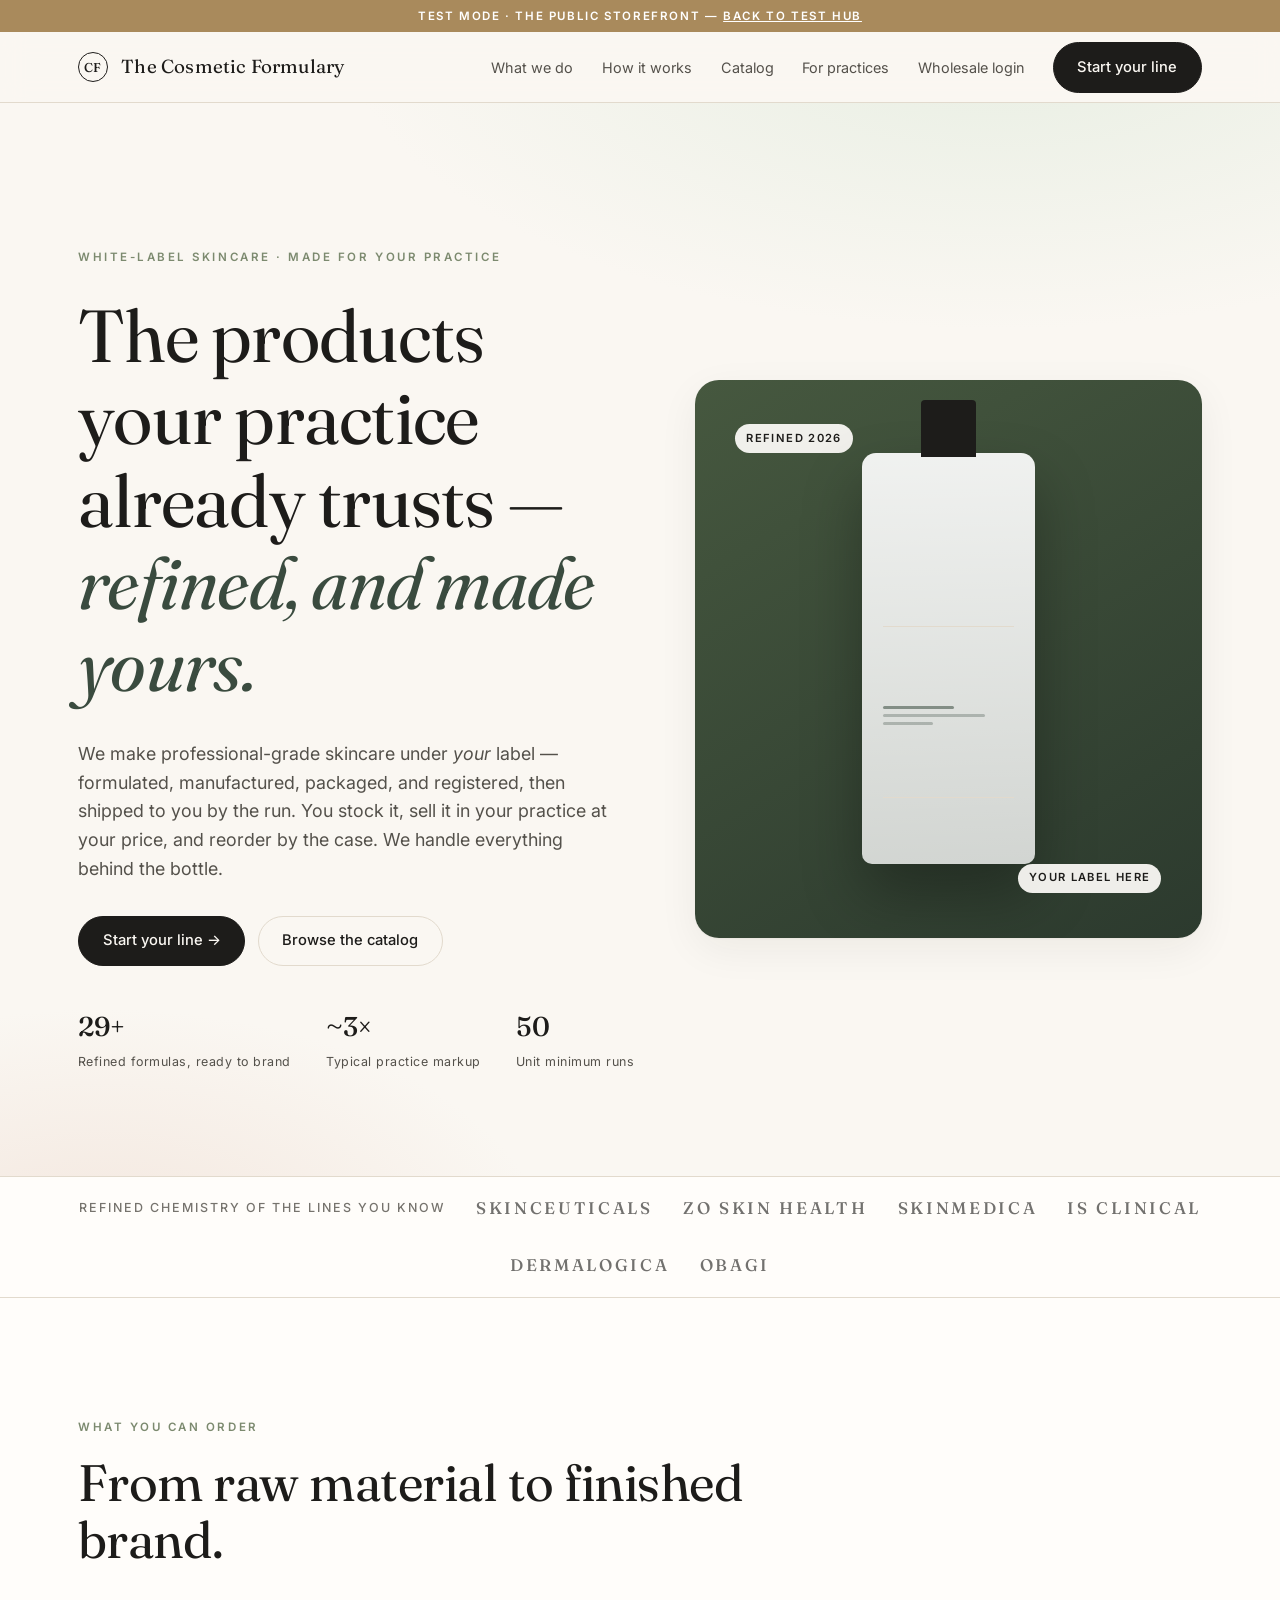
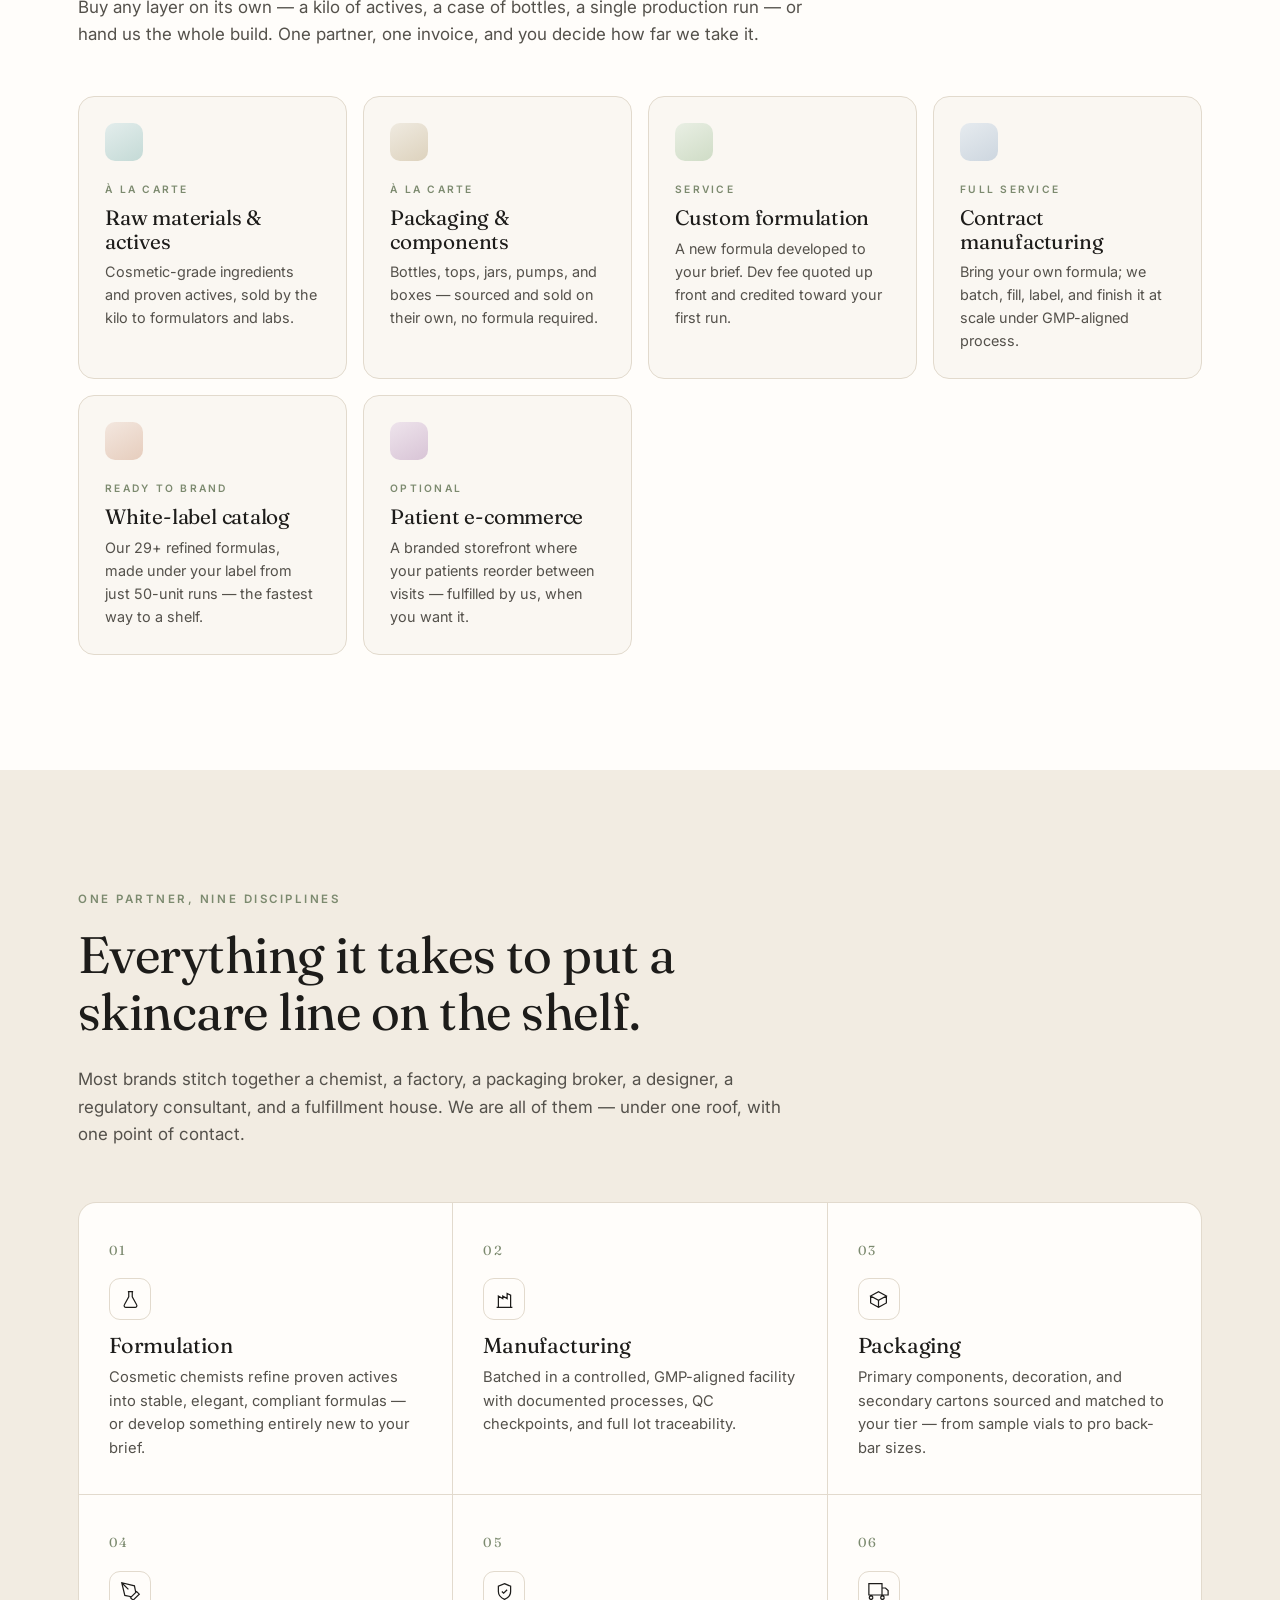
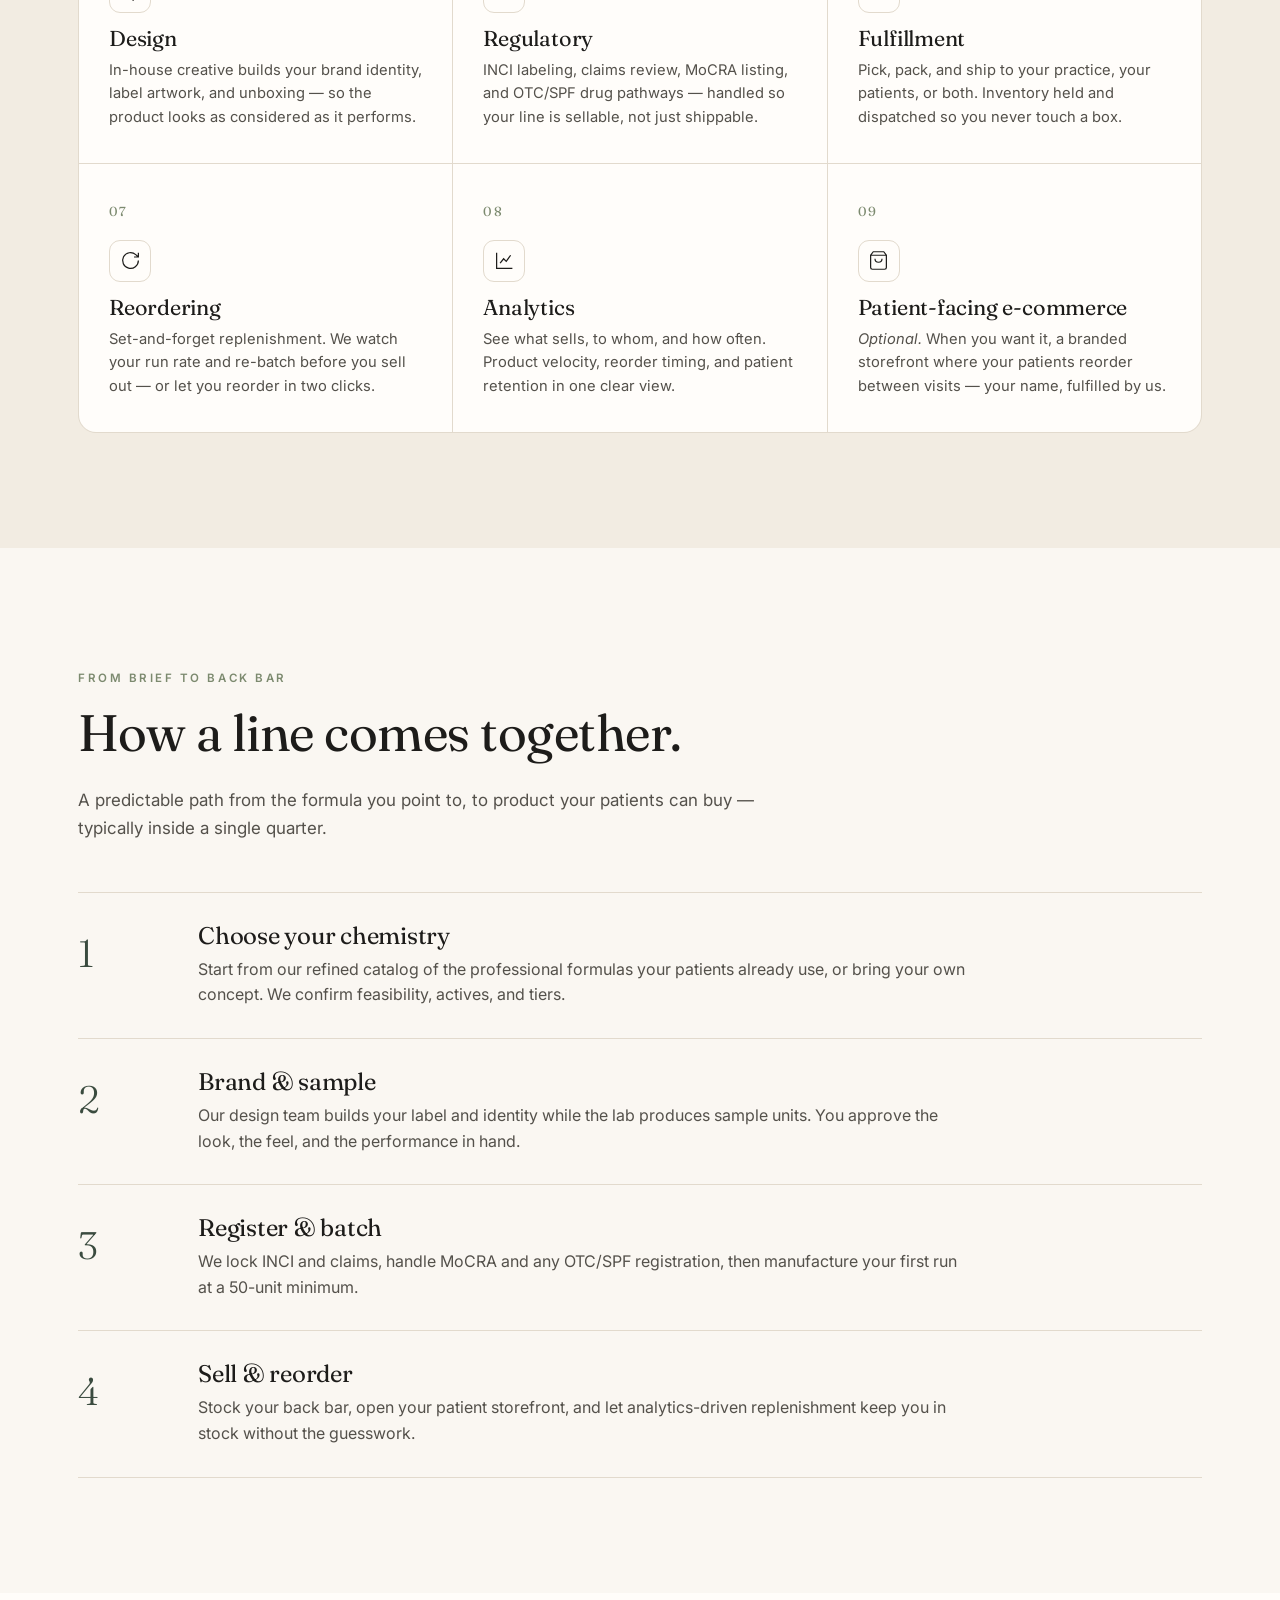
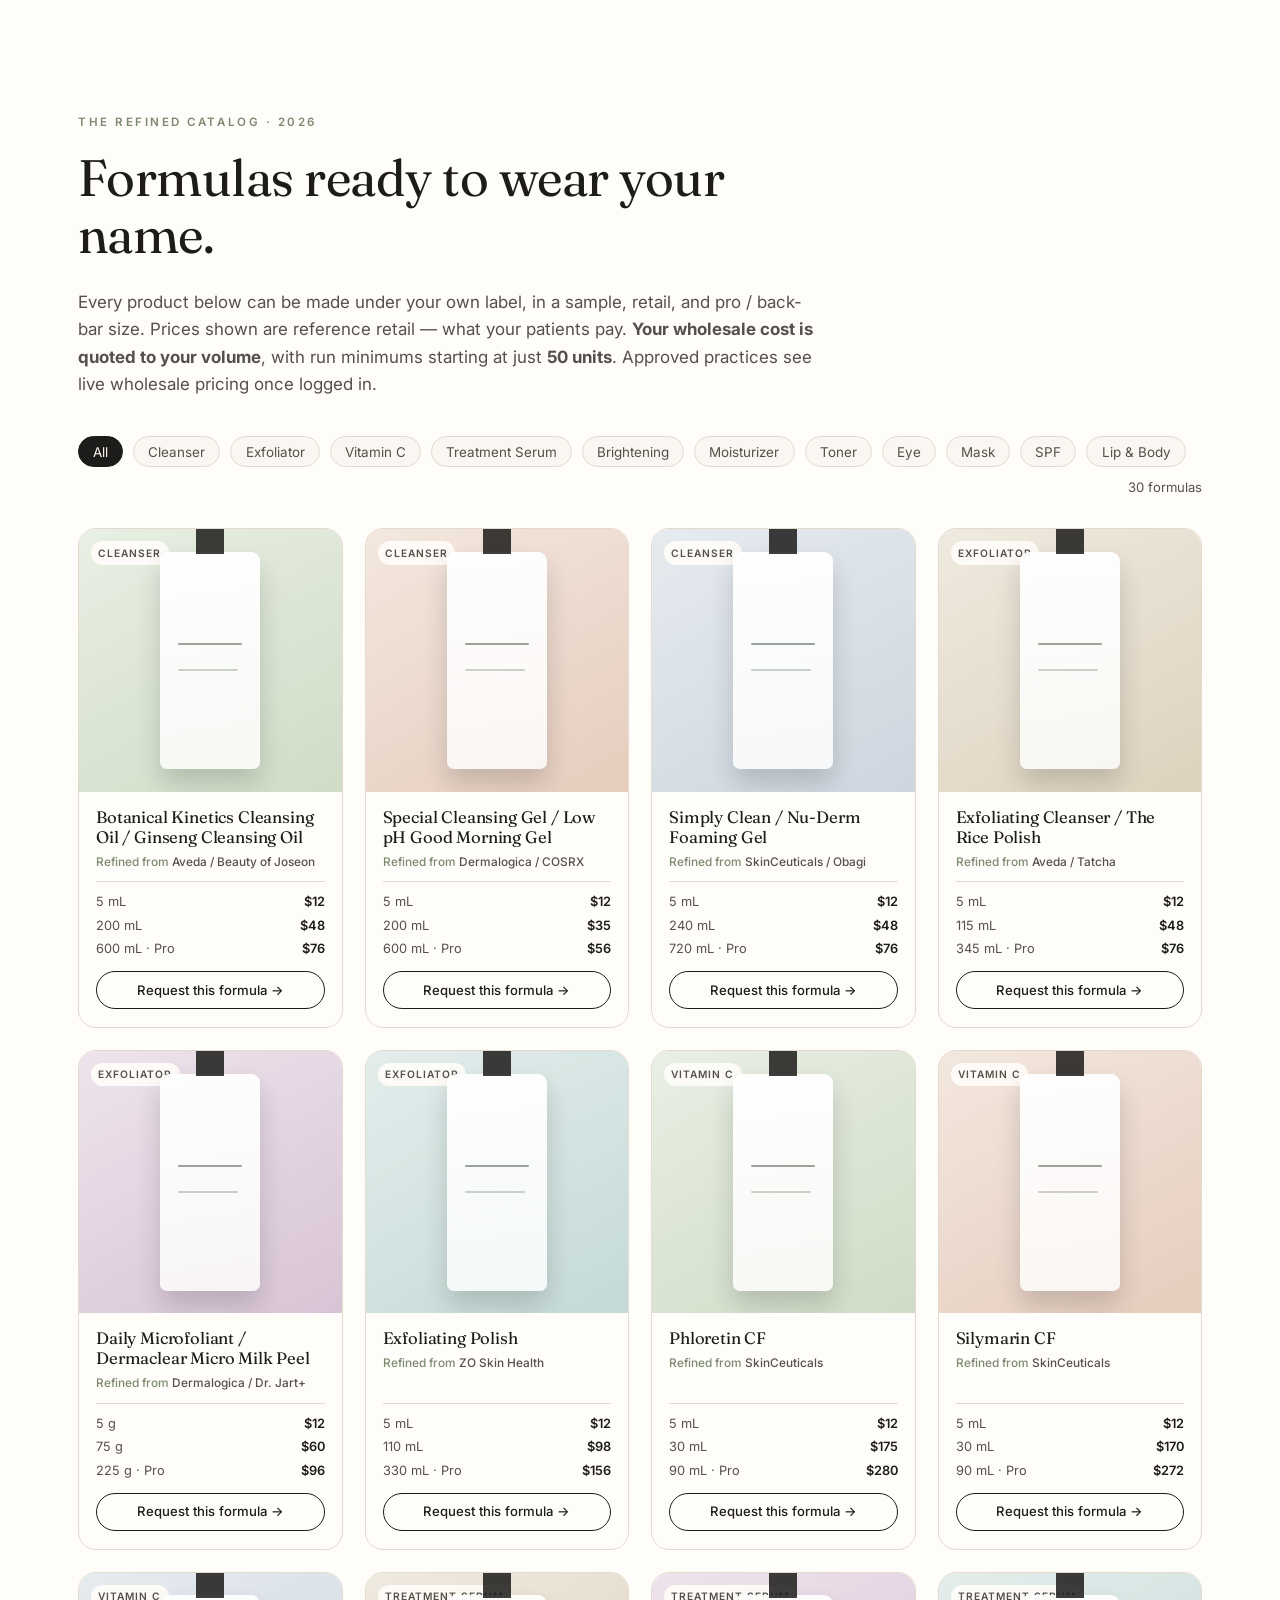
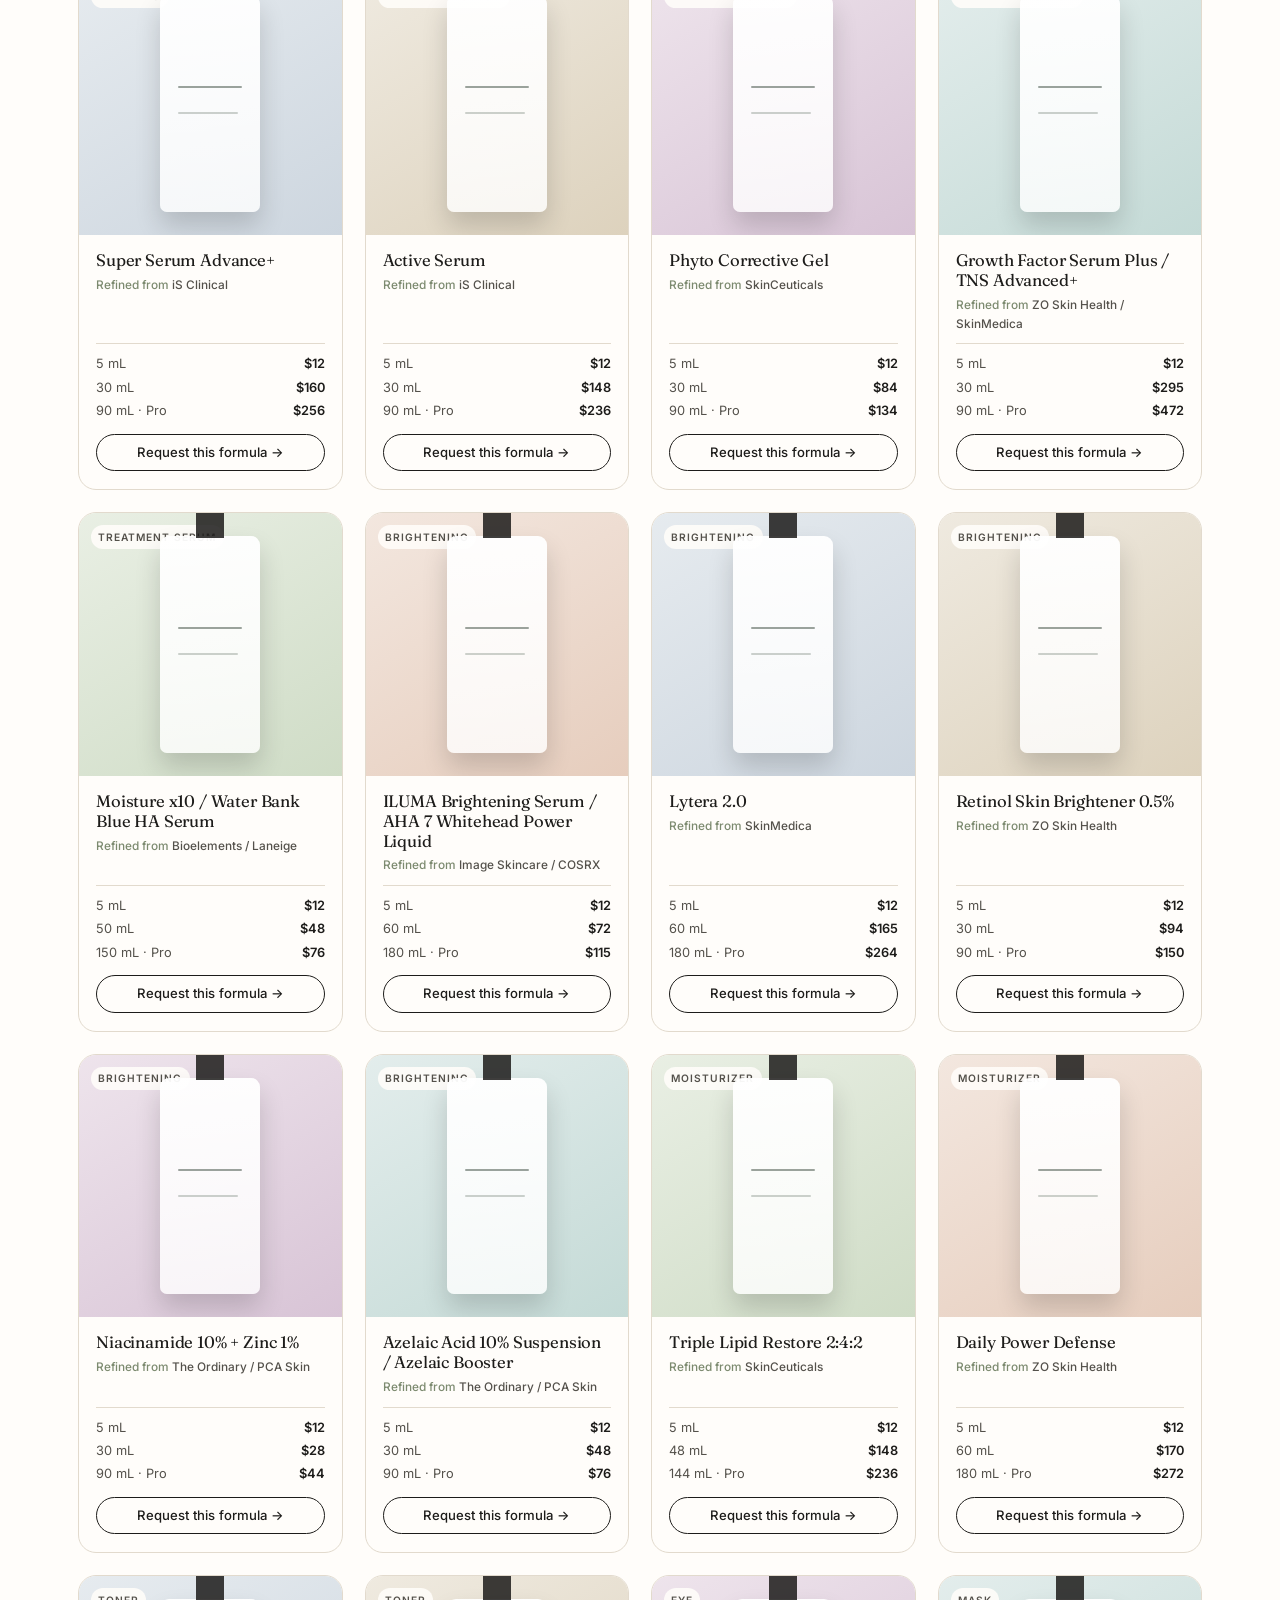
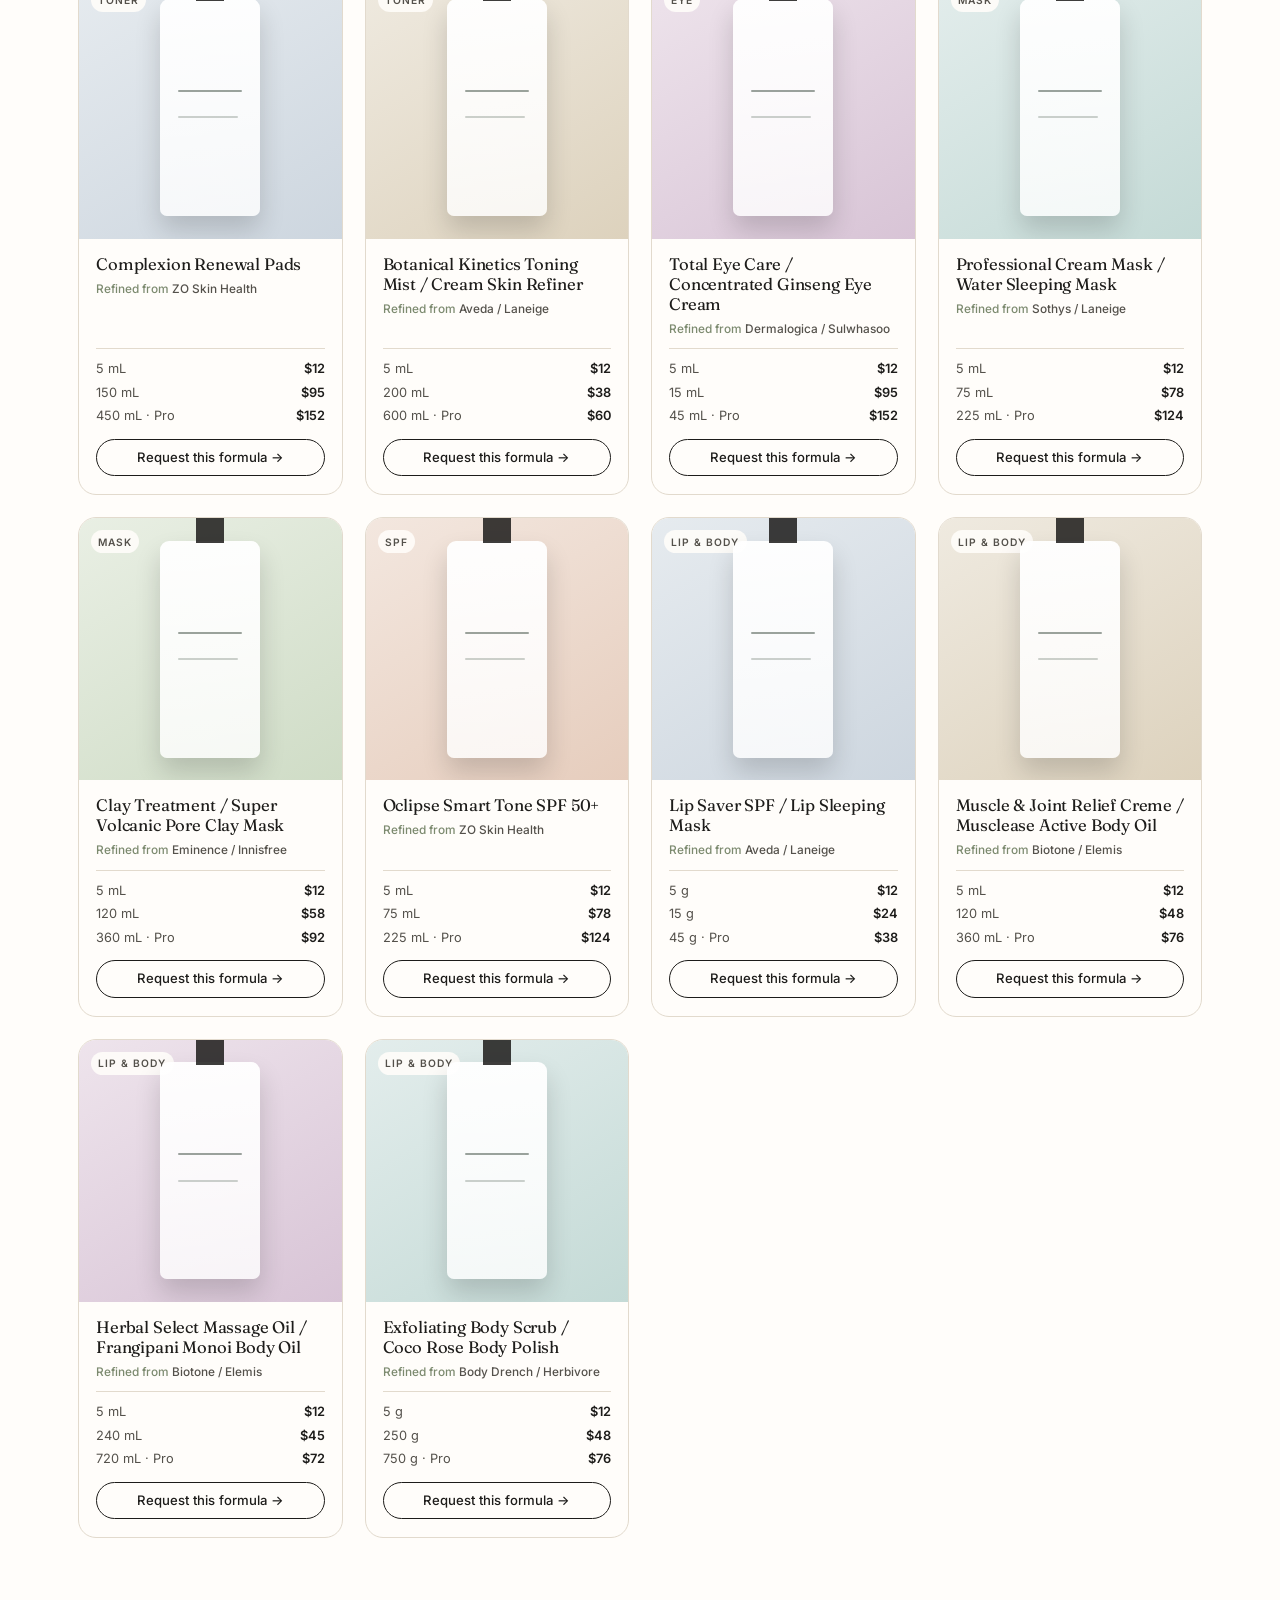
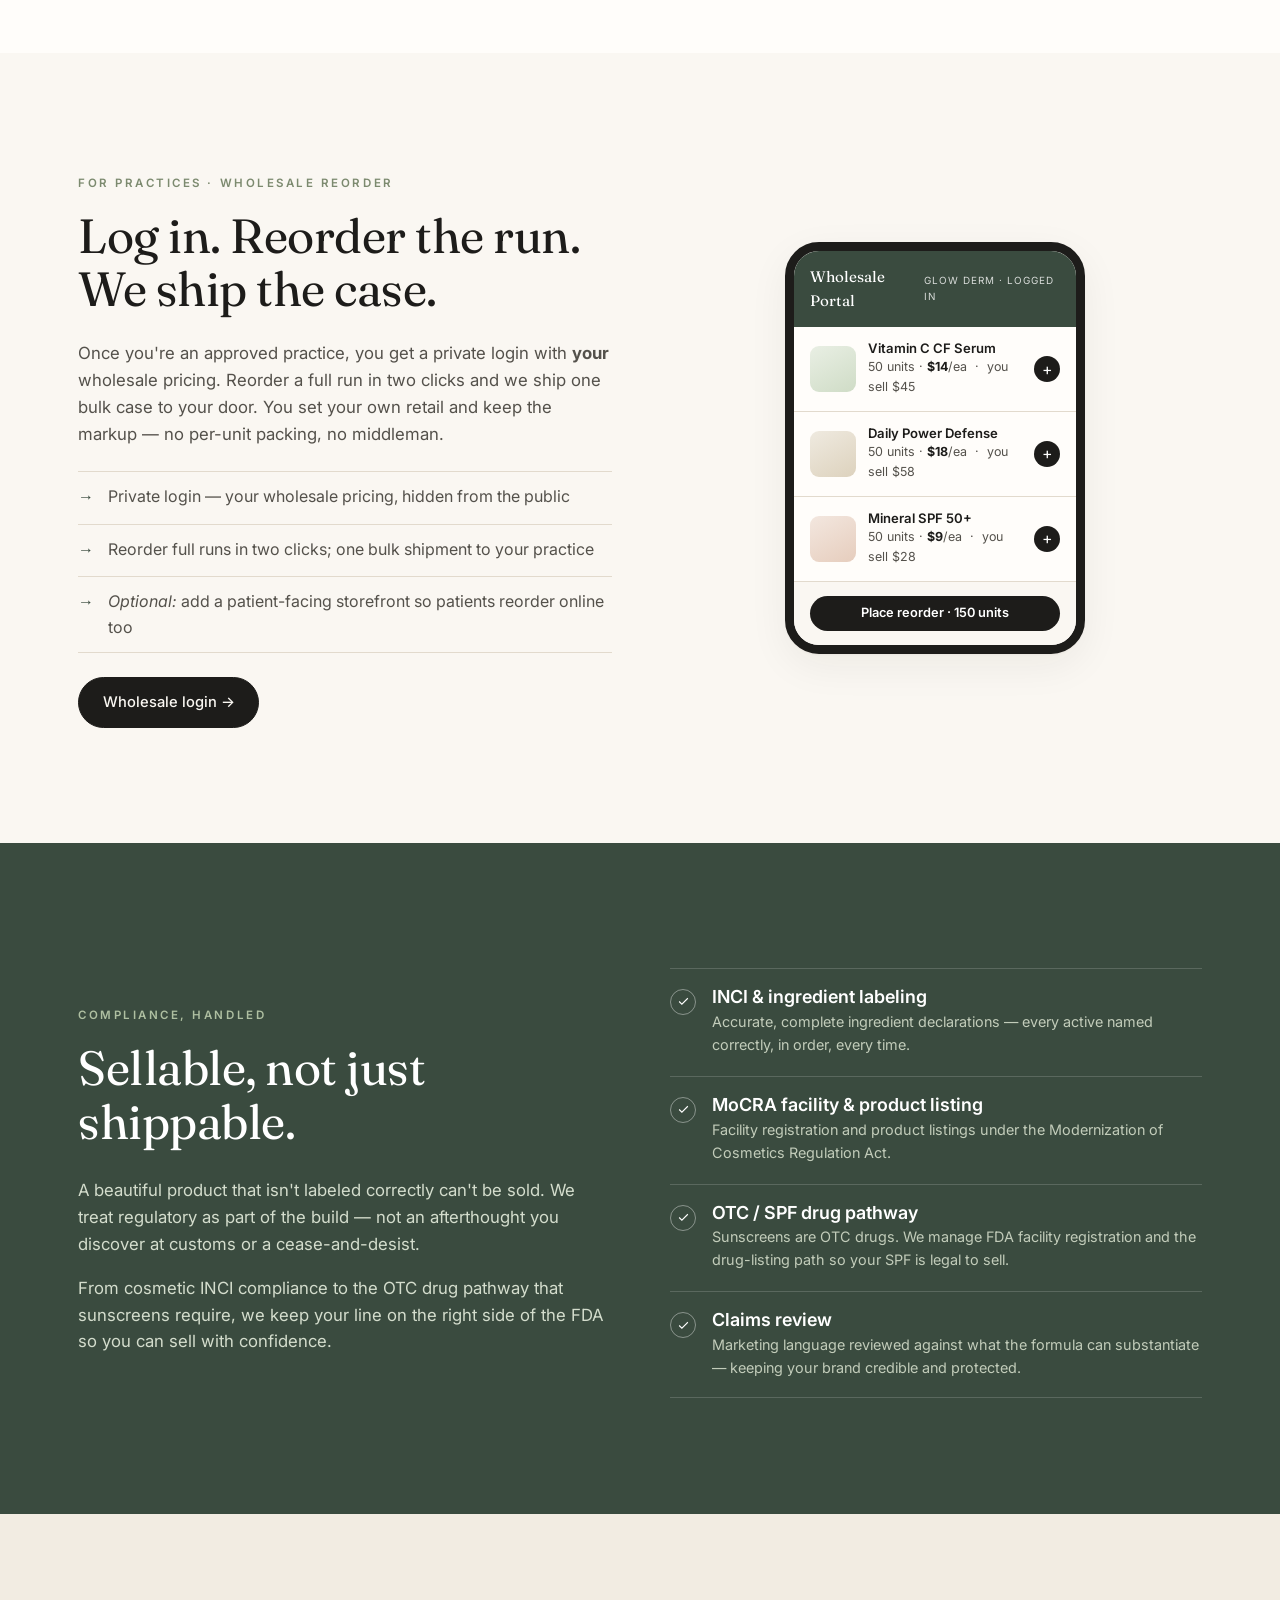
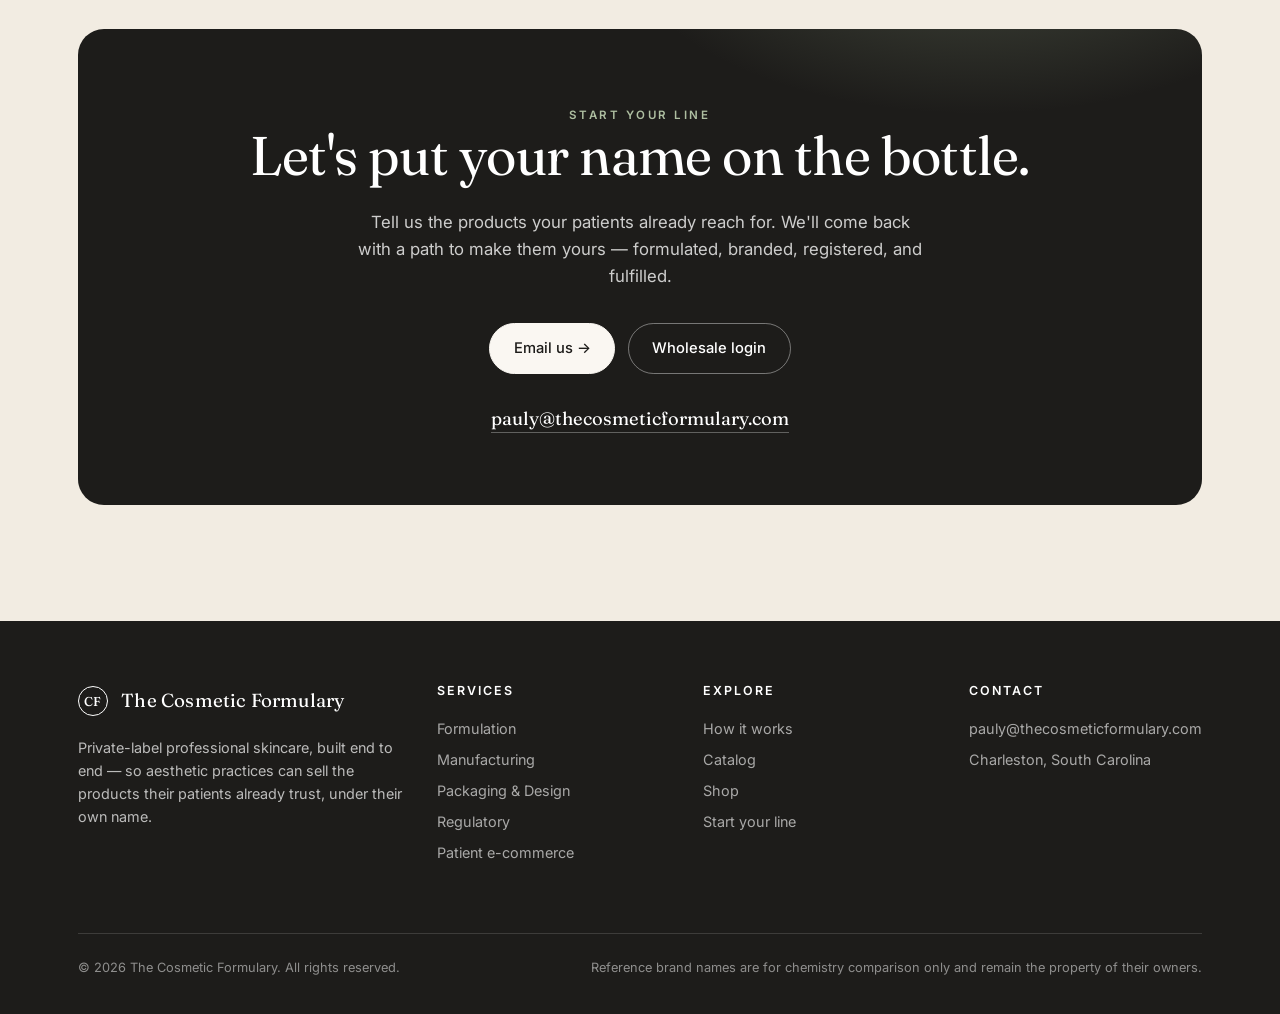
==== index.html @ 54e13430 "TCF system preview (test mode): storefront, portal, back office" ====
<!DOCTYPE html>
<html lang="en">
<head>
<meta charset="UTF-8" />
<meta name="viewport" content="width=device-width, initial-scale=1.0" />
<title>The Cosmetic Formulary — Your Private-Label Skincare, End to End</title>
<meta name="description" content="The Cosmetic Formulary builds, manufactures, and fulfills private-label professional skincare for aesthetic practices — formulation, manufacturing, packaging, design, regulatory, fulfillment, reordering, analytics, and patient-facing e-commerce." />
<link rel="preconnect" href="https://fonts.googleapis.com" />
<link rel="preconnect" href="https://fonts.gstatic.com" crossorigin />
<link href="https://fonts.googleapis.com/css2?family=Fraunces:opsz,wght@9..144,300;9..144,400;9..144,500;9..144,600&family=Inter:wght@300;400;500;600&display=swap" rel="stylesheet" />
<style>
  :root{
    --bg:#faf7f2;
    --bg-2:#f2ece2;
    --ink:#1d1c1a;
    --ink-soft:#54514b;
    --line:#e2dacd;
    --paper:#fffdfa;
    --accent:#3a4b3f;      /* botanical clinical green */
    --accent-2:#7c8a6f;
    --blush:#c9a896;
    --gold:#a98a5c;
    --radius:18px;
    --shadow:0 1px 2px rgba(40,35,25,.04), 0 12px 40px rgba(40,35,25,.06);
    --maxw:1180px;
  }
  *{box-sizing:border-box;margin:0;padding:0}
  html{scroll-behavior:smooth}
  body{
    font-family:'Inter',system-ui,-apple-system,Segoe UI,sans-serif;
    color:var(--ink);background:var(--bg);line-height:1.6;
    -webkit-font-smoothing:antialiased;
  }
  h1,h2,h3,h4{font-family:'Fraunces','Times New Roman',serif;font-weight:400;line-height:1.12;letter-spacing:-.01em}
  a{color:inherit;text-decoration:none}
  .wrap{max-width:var(--maxw);margin:0 auto;padding:0 28px}
  .eyebrow{font-family:'Inter';font-size:.72rem;letter-spacing:.22em;text-transform:uppercase;color:var(--accent-2);font-weight:600}
  .btn{display:inline-flex;align-items:center;gap:.5em;padding:.85em 1.6em;border-radius:100px;font-size:.92rem;font-weight:500;
    border:1px solid var(--ink);background:var(--ink);color:var(--bg);transition:.25s;cursor:pointer}
  .btn:hover{background:transparent;color:var(--ink)}
  .btn.ghost{background:transparent;color:var(--ink);border-color:var(--line)}
  .btn.ghost:hover{border-color:var(--ink)}
  .btn.light{background:var(--bg);color:var(--ink);border-color:var(--bg)}
  .btn.light:hover{background:transparent;color:var(--bg);border-color:var(--bg)}

  /* NAV */
  nav{position:sticky;top:0;z-index:50;background:rgba(250,247,242,.82);backdrop-filter:blur(12px);border-bottom:1px solid var(--line)}
  nav .wrap{display:flex;align-items:center;justify-content:space-between;height:70px}
  .brand{display:flex;align-items:center;gap:.7em;font-family:'Fraunces';font-size:1.18rem;letter-spacing:.01em}
  .brand .mark{width:30px;height:30px;border-radius:50%;border:1.5px solid var(--ink);display:grid;place-items:center;font-size:.8rem;font-weight:500}
  .navlinks{display:flex;gap:2em;align-items:center;font-size:.9rem;color:var(--ink-soft)}
  .navlinks a:hover{color:var(--ink)}
  .navlinks .btn{color:var(--bg)}
  .menu-toggle{display:none;background:none;border:none;font-size:1.5rem;cursor:pointer}
  @media(max-width:860px){.navlinks{display:none}.menu-toggle{display:block}}

  /* HERO */
  .hero{position:relative;overflow:hidden;padding:clamp(70px,11vw,140px) 0 clamp(60px,8vw,110px)}
  .hero::before{content:"";position:absolute;inset:0;background:
    radial-gradient(1100px 520px at 78% -8%, #e7eee2 0%, transparent 60%),
    radial-gradient(820px 460px at 8% 108%, #f3e6dd 0%, transparent 55%);z-index:0}
  .hero .wrap{position:relative;z-index:1;display:grid;grid-template-columns:1.05fr .95fr;gap:56px;align-items:center}
  .hero h1{font-size:clamp(2.6rem,6vw,4.6rem);margin:.35em 0 .45em}
  .hero h1 em{font-style:italic;color:var(--accent)}
  .hero p.lead{font-size:1.12rem;color:var(--ink-soft);max-width:30em;margin-bottom:1.8em}
  .hero-cta{display:flex;gap:.8em;flex-wrap:wrap}
  .hero-meta{margin-top:2.4em;display:flex;gap:2.2em;flex-wrap:wrap}
  .hero-meta div{}
  .hero-meta b{font-family:'Fraunces';font-size:1.7rem;font-weight:500;display:block}
  .hero-meta span{font-size:.78rem;color:var(--ink-soft);letter-spacing:.04em}
  /* hero visual */
  .hero-art{position:relative;aspect-ratio:4/4.4;border-radius:24px;background:linear-gradient(150deg,#46583f,#2c3a2e);box-shadow:var(--shadow);overflow:hidden;display:grid;place-items:center}
  .hero-art .bottle{width:34%;aspect-ratio:.42;border-radius:14px 14px 10px 10px;background:linear-gradient(180deg,rgba(255,255,255,.92),rgba(255,255,255,.78));position:relative;box-shadow:0 30px 60px rgba(0,0,0,.3)}
  .hero-art .bottle::before{content:"";position:absolute;top:-13%;left:34%;width:32%;height:14%;background:#1d1c1a;border-radius:4px 4px 0 0}
  .hero-art .bottle .lbl{position:absolute;inset:auto 12% 16% 12%;height:42%;border-top:1px solid var(--line);border-bottom:1px solid var(--line);display:flex;flex-direction:column;justify-content:center;gap:5px;padding-top:8px}
  .hero-art .bottle .lbl i{display:block;height:3px;border-radius:2px;background:var(--accent);opacity:.55}
  .hero-art .bottle .lbl i:nth-child(1){width:54%}
  .hero-art .bottle .lbl i:nth-child(2){width:78%;opacity:.3}
  .hero-art .bottle .lbl i:nth-child(3){width:38%;opacity:.3}
  .hero-art .tagchip{position:absolute;top:8%;left:8%;background:rgba(255,253,250,.92);color:var(--ink);font-size:.7rem;letter-spacing:.12em;text-transform:uppercase;padding:.5em 1em;border-radius:100px;font-weight:600}
  .hero-art .tagchip.b{top:auto;left:auto;bottom:8%;right:8%}
  @media(max-width:860px){.hero .wrap{grid-template-columns:1fr;gap:40px}.hero-art{max-width:360px;margin:0 auto}}

  /* MARQUEE / trusted */
  .trusted{border-top:1px solid var(--line);border-bottom:1px solid var(--line);background:var(--paper)}
  .trusted .wrap{display:flex;align-items:center;gap:30px;padding:18px 28px;flex-wrap:wrap;justify-content:center}
  .trusted span{font-size:.78rem;letter-spacing:.16em;text-transform:uppercase;color:var(--ink-soft);font-weight:500;opacity:.8}
  .trusted .ref{font-family:'Fraunces';font-size:1.05rem;color:var(--ink);opacity:.62}

  /* SECTION */
  section{padding:clamp(64px,9vw,118px) 0}
  .sec-head{max-width:46em}
  .sec-head h2{font-size:clamp(2rem,4.4vw,3.2rem);margin:.3em 0 .5em}
  .sec-head p{color:var(--ink-soft);font-size:1.06rem}
  .center{margin-left:auto;margin-right:auto;text-align:center}

  /* SERVICES GRID */
  #services{background:var(--bg-2)}
  .svc-grid{display:grid;grid-template-columns:repeat(3,1fr);gap:1px;background:var(--line);border:1px solid var(--line);border-radius:var(--radius);overflow:hidden;margin-top:54px}
  @media(max-width:880px){.svc-grid{grid-template-columns:repeat(2,1fr)}}
  @media(max-width:560px){.svc-grid{grid-template-columns:1fr}}
  .svc{background:var(--paper);padding:34px 30px;min-height:218px;transition:.3s;position:relative}
  .svc:hover{background:var(--accent);color:var(--bg)}
  .svc:hover .svc-num,.svc:hover p{color:rgba(255,255,255,.78)}
  .svc:hover .svc-ico{border-color:rgba(255,255,255,.4)}
  .svc-num{font-family:'Fraunces';font-size:.82rem;color:var(--accent-2);letter-spacing:.1em}
  .svc-ico{width:42px;height:42px;border:1px solid var(--line);border-radius:11px;display:grid;place-items:center;margin:16px 0 14px}
  .svc-ico svg{width:21px;height:21px}
  .svc h3{font-size:1.35rem;margin-bottom:.35em}
  .svc p{font-size:.92rem;color:var(--ink-soft)}

  /* PROCESS */
  .steps{counter-reset:s;margin-top:50px;display:grid;gap:0}
  .step{display:grid;grid-template-columns:90px 1fr;gap:30px;padding:30px 0;border-top:1px solid var(--line);align-items:start}
  .step:last-child{border-bottom:1px solid var(--line)}
  .step .n{font-family:'Fraunces';font-size:2.4rem;color:var(--accent);font-weight:300}
  .step h3{font-size:1.5rem;margin-bottom:.3em}
  .step p{color:var(--ink-soft);max-width:48em}
  @media(max-width:600px){.step{grid-template-columns:54px 1fr;gap:18px}.step .n{font-size:1.7rem}}

  /* CATALOG */
  #catalog{background:var(--paper)}
  .cat-controls{display:flex;gap:10px;flex-wrap:wrap;margin:38px 0 30px;align-items:center}
  .chip{border:1px solid var(--line);background:var(--bg);color:var(--ink-soft);padding:.5em 1.05em;border-radius:100px;font-size:.84rem;cursor:pointer;transition:.2s;font-family:inherit}
  .chip:hover{border-color:var(--ink);color:var(--ink)}
  .chip.active{background:var(--ink);color:var(--bg);border-color:var(--ink)}
  .cat-count{margin-left:auto;font-size:.82rem;color:var(--ink-soft)}
  .grid{display:grid;grid-template-columns:repeat(4,1fr);gap:22px}
  @media(max-width:1000px){.grid{grid-template-columns:repeat(3,1fr)}}
  @media(max-width:760px){.grid{grid-template-columns:repeat(2,1fr)}}
  @media(max-width:440px){.grid{grid-template-columns:1fr}}
  .card{border:1px solid var(--line);border-radius:var(--radius);overflow:hidden;background:var(--paper);display:flex;flex-direction:column;transition:.25s}
  .card:hover{box-shadow:var(--shadow);transform:translateY(-3px)}
  .card .ph{aspect-ratio:1/1;position:relative;display:grid;place-items:center;overflow:hidden}
  .card .ph .b2{width:38%;aspect-ratio:.46;border-radius:9px 9px 7px 7px;background:linear-gradient(180deg,rgba(255,255,255,.95),rgba(255,255,255,.8));box-shadow:0 14px 26px rgba(0,0,0,.16);position:relative}
  .card .ph .b2::before{content:"";position:absolute;top:-12%;left:36%;width:28%;height:13%;background:rgba(29,28,26,.85);border-radius:3px 3px 0 0}
  .card .ph .b2 i{position:absolute;left:18%;right:18%;top:42%;height:2px;border-radius:2px;background:var(--accent);opacity:.5}
  .card .ph .b2 i:nth-child(2){top:54%;width:60%;opacity:.25}
  .card .cat-tag{position:absolute;top:12px;left:12px;background:rgba(255,253,250,.9);font-size:.64rem;letter-spacing:.1em;text-transform:uppercase;padding:.35em .7em;border-radius:100px;font-weight:600;color:var(--ink-soft)}
  .card .body{padding:16px 17px 18px;display:flex;flex-direction:column;flex:1}
  .card h4{font-size:1.04rem;line-height:1.2;margin-bottom:.3em}
  .card .ref{font-size:.74rem;color:var(--accent-2);font-weight:500;margin-bottom:.8em}
  .card .ref b{color:var(--ink-soft);font-weight:500}
  .card .tiers{margin-top:auto;border-top:1px solid var(--line);padding-top:10px;display:flex;flex-direction:column;gap:3px;font-size:.8rem}
  .card .tiers .row{display:flex;justify-content:space-between;color:var(--ink-soft)}
  .card .tiers .row b{color:var(--ink);font-weight:600}
  .card .shopbtn{margin-top:12px;text-align:center;border:1px solid var(--ink);border-radius:100px;padding:.55em;font-size:.82rem;font-weight:500;transition:.2s}
  .card .shopbtn:hover{background:var(--ink);color:var(--bg)}

  /* color rotation for placeholders */
  .g0{background:linear-gradient(150deg,#e9efe4,#cfdcc6)} .g1{background:linear-gradient(150deg,#f3e7df,#e6cdbd)}
  .g2{background:linear-gradient(150deg,#e6ebef,#cdd6df)} .g3{background:linear-gradient(150deg,#efeae0,#ddd2bd)}
  .g4{background:linear-gradient(150deg,#eee4ec,#d8c4d6)} .g5{background:linear-gradient(150deg,#e3edec,#c4dad6)}

  /* COMPLIANCE / split */
  #regulatory{background:var(--accent);color:#eef1ea}
  #regulatory .eyebrow{color:#aebfa1}
  #regulatory .split{display:grid;grid-template-columns:1fr 1fr;gap:60px;align-items:center}
  #regulatory h2{font-size:clamp(2rem,4.2vw,3rem);margin:.3em 0 .6em;color:#fff}
  #regulatory p.lead{color:#d4ddcd;font-size:1.05rem}
  .reg-list{display:grid;gap:2px;margin-top:10px}
  .reg-item{display:flex;gap:16px;padding:18px 0;border-top:1px solid rgba(255,255,255,.16)}
  .reg-item:last-child{border-bottom:1px solid rgba(255,255,255,.16)}
  .reg-item .ck{flex:none;width:26px;height:26px;border-radius:50%;border:1px solid rgba(255,255,255,.4);display:grid;place-items:center;margin-top:2px}
  .reg-item .ck svg{width:13px;height:13px}
  .reg-item h4{color:#fff;font-size:1.12rem;margin-bottom:.15em;font-family:'Inter';font-weight:600;letter-spacing:0}
  .reg-item p{color:#c2ccba;font-size:.9rem}
  @media(max-width:820px){#regulatory .split{grid-template-columns:1fr;gap:36px}}

  /* ECOMMERCE banner */
  #ecom .split{display:grid;grid-template-columns:1fr 1fr;gap:56px;align-items:center}
  #ecom .panel{background:var(--bg-2);border:1px solid var(--line);border-radius:var(--radius);padding:34px}
  .phone{max-width:300px;margin:0 auto;border:9px solid #1d1c1a;border-radius:34px;overflow:hidden;background:var(--paper);box-shadow:var(--shadow)}
  .phone .pbar{background:var(--accent);color:#fff;padding:14px 16px;font-family:'Fraunces';font-size:.95rem;display:flex;justify-content:space-between;align-items:center}
  .phone .pbar small{font-family:'Inter';font-size:.62rem;opacity:.8;letter-spacing:.1em;text-transform:uppercase}
  .phone .prod{display:flex;gap:12px;padding:14px 16px;border-bottom:1px solid var(--line);align-items:center}
  .phone .prod .mini{width:46px;height:46px;border-radius:9px;flex:none}
  .phone .prod .t{font-size:.82rem;font-weight:600;line-height:1.2}
  .phone .prod .pr{font-size:.78rem;color:var(--ink-soft)}
  .phone .prod .add{margin-left:auto;width:26px;height:26px;border-radius:50%;background:var(--ink);color:#fff;display:grid;place-items:center;font-size:1rem;flex:none}
  .phone .pcheck{padding:14px 16px;text-align:center;background:var(--bg)}
  .phone .pcheck .b{background:var(--ink);color:#fff;border-radius:100px;padding:.6em;font-size:.8rem;font-weight:600}
  @media(max-width:820px){#ecom .split{grid-template-columns:1fr;gap:40px}}

  /* CTA */
  #contact{background:var(--bg-2)}
  .cta-box{background:var(--ink);color:var(--bg);border-radius:26px;padding:clamp(40px,6vw,72px);text-align:center;position:relative;overflow:hidden}
  .cta-box::before{content:"";position:absolute;inset:0;background:radial-gradient(600px 300px at 80% -20%,rgba(124,138,111,.4),transparent 60%)}
  .cta-box>*{position:relative}
  .cta-box h2{font-size:clamp(2rem,4.6vw,3.4rem);margin-bottom:.4em;color:#fff}
  .cta-box p{color:rgba(255,255,255,.78);max-width:34em;margin:0 auto 2em;font-size:1.05rem}
  .cta-box .hero-cta{justify-content:center}
  .cta-box .mailto{font-family:'Fraunces';font-size:1.15rem;color:#fff;border-bottom:1px solid rgba(255,255,255,.3);padding-bottom:2px}

  /* FOOTER */
  footer{background:var(--ink);color:rgba(255,255,255,.7);padding:60px 0 36px}
  footer .wrap{display:grid;grid-template-columns:1.4fr 1fr 1fr 1fr;gap:34px}
  footer .brand{color:#fff}footer .brand .mark{border-color:#fff;color:#fff}
  footer h5{color:#fff;font-size:.78rem;letter-spacing:.16em;text-transform:uppercase;margin-bottom:1em;font-weight:600}
  footer a{display:block;color:rgba(255,255,255,.62);font-size:.9rem;padding:.28em 0;transition:.2s}
  footer a:hover{color:#fff}
  footer .colofon{grid-column:1/-1;border-top:1px solid rgba(255,255,255,.14);margin-top:30px;padding-top:24px;display:flex;justify-content:space-between;font-size:.8rem;color:rgba(255,255,255,.5);flex-wrap:wrap;gap:10px}
  @media(max-width:760px){footer .wrap{grid-template-columns:1fr 1fr}}

  .reveal{opacity:0;transform:translateY(22px);transition:.7s cubic-bezier(.2,.7,.2,1)}
  .reveal.in{opacity:1;transform:none}
</style>
</head>
<body>

<div style="background:#a98a5c;color:#fff;text-align:center;font-size:.72rem;letter-spacing:.14em;text-transform:uppercase;padding:7px;font-weight:600;font-family:'Inter',sans-serif">Test mode · the public storefront — <a href="start.html" style="color:#fff;text-decoration:underline">back to test hub</a></div>

<!-- NAV -->
<nav>
  <div class="wrap">
    <a class="brand" href="#top"><span class="mark">CF</span> The&nbsp;Cosmetic&nbsp;Formulary</a>
    <div class="navlinks">
      <a href="#services">What we do</a>
      <a href="#process">How it works</a>
      <a href="#catalog">Catalog</a>
      <a href="#ecom">For practices</a>
      <a href="https://clean-beauty-labs-3.myshopify.com/account/login" target="_blank" rel="noopener">Wholesale login</a>
      <a class="btn" href="#contact">Start your line</a>
    </div>
    <button class="menu-toggle" onclick="document.querySelector('.navlinks').style.display = (getComputedStyle(document.querySelector('.navlinks')).display==='none'?'flex':'none')">☰</button>
  </div>
</nav>

<!-- HERO -->
<header class="hero" id="top">
  <div class="wrap">
    <div>
      <span class="eyebrow">White-label skincare · made for your practice</span>
      <h1>The products your practice already trusts — <em>refined, and made yours.</em></h1>
      <p class="lead">We make professional-grade skincare under <em>your</em> label — formulated, manufactured, packaged, and registered, then shipped to you by the run. You stock it, sell it in your practice at your price, and reorder by the case. We handle everything behind the bottle.</p>
      <div class="hero-cta">
        <a class="btn" href="#contact">Start your line →</a>
        <a class="btn ghost" href="#catalog">Browse the catalog</a>
      </div>
      <div class="hero-meta">
        <div><b>29+</b><span>Refined formulas, ready to brand</span></div>
        <div><b>~3×</b><span>Typical practice markup</span></div>
        <div><b>50</b><span>Unit minimum runs</span></div>
      </div>
    </div>
    <div class="hero-art">
      <span class="tagchip">Refined 2026</span>
      <div class="bottle"><div class="lbl"><i></i><i></i><i></i></div></div>
      <span class="tagchip b">Your label here</span>
    </div>
  </div>
</header>

<!-- TRUSTED -->
<div class="trusted">
  <div class="wrap">
    <span>Refined chemistry of the lines you know</span>
    <span class="ref">SkinCeuticals</span>
    <span class="ref">ZO Skin Health</span>
    <span class="ref">SkinMedica</span>
    <span class="ref">iS Clinical</span>
    <span class="ref">Dermalogica</span>
    <span class="ref">Obagi</span>
  </div>
</div>

<!-- SUPPLY STACK -->
<section id="supply" style="background:var(--paper)">
  <div class="wrap">
    <div class="sec-head reveal">
      <span class="eyebrow">What you can order</span>
      <h2>From raw material to finished brand.</h2>
      <p>Buy any layer on its own — a kilo of actives, a case of bottles, a single production run — or hand us the whole build. One partner, one invoice, and you decide how far we take it.</p>
    </div>
    <div style="display:grid;grid-template-columns:repeat(auto-fit,minmax(230px,1fr));gap:16px;margin-top:48px" class="reveal">
      <div style="border:1px solid var(--line);border-radius:16px;padding:26px;background:var(--bg)">
        <div class="thumb g5" style="width:38px;height:38px;border-radius:10px;margin-bottom:14px"></div>
        <span class="eyebrow" style="font-size:.64rem">À la carte</span>
        <h3 style="font-size:1.3rem;margin:.25em 0 .35em">Raw materials &amp; actives</h3>
        <p style="font-size:.9rem;color:var(--ink-soft)">Cosmetic-grade ingredients and proven actives, sold by the kilo to formulators and labs.</p>
      </div>
      <div style="border:1px solid var(--line);border-radius:16px;padding:26px;background:var(--bg)">
        <div class="thumb g3" style="width:38px;height:38px;border-radius:10px;margin-bottom:14px"></div>
        <span class="eyebrow" style="font-size:.64rem">À la carte</span>
        <h3 style="font-size:1.3rem;margin:.25em 0 .35em">Packaging &amp; components</h3>
        <p style="font-size:.9rem;color:var(--ink-soft)">Bottles, tops, jars, pumps, and boxes — sourced and sold on their own, no formula required.</p>
      </div>
      <div style="border:1px solid var(--line);border-radius:16px;padding:26px;background:var(--bg)">
        <div class="thumb g0" style="width:38px;height:38px;border-radius:10px;margin-bottom:14px"></div>
        <span class="eyebrow" style="font-size:.64rem">Service</span>
        <h3 style="font-size:1.3rem;margin:.25em 0 .35em">Custom formulation</h3>
        <p style="font-size:.9rem;color:var(--ink-soft)">A new formula developed to your brief. Dev fee quoted up front and credited toward your first run.</p>
      </div>
      <div style="border:1px solid var(--line);border-radius:16px;padding:26px;background:var(--bg)">
        <div class="thumb g2" style="width:38px;height:38px;border-radius:10px;margin-bottom:14px"></div>
        <span class="eyebrow" style="font-size:.64rem">Full service</span>
        <h3 style="font-size:1.3rem;margin:.25em 0 .35em">Contract manufacturing</h3>
        <p style="font-size:.9rem;color:var(--ink-soft)">Bring your own formula; we batch, fill, label, and finish it at scale under GMP-aligned process.</p>
      </div>
      <div style="border:1px solid var(--line);border-radius:16px;padding:26px;background:var(--bg)">
        <div class="thumb g1" style="width:38px;height:38px;border-radius:10px;margin-bottom:14px"></div>
        <span class="eyebrow" style="font-size:.64rem">Ready to brand</span>
        <h3 style="font-size:1.3rem;margin:.25em 0 .35em">White-label catalog</h3>
        <p style="font-size:.9rem;color:var(--ink-soft)">Our 29+ refined formulas, made under your label from just 50-unit runs — the fastest way to a shelf.</p>
      </div>
      <div style="border:1px solid var(--line);border-radius:16px;padding:26px;background:var(--bg)">
        <div class="thumb g4" style="width:38px;height:38px;border-radius:10px;margin-bottom:14px"></div>
        <span class="eyebrow" style="font-size:.64rem">Optional</span>
        <h3 style="font-size:1.3rem;margin:.25em 0 .35em">Patient e-commerce</h3>
        <p style="font-size:.9rem;color:var(--ink-soft)">A branded storefront where your patients reorder between visits — fulfilled by us, when you want it.</p>
      </div>
    </div>
  </div>
</section>

<!-- SERVICES -->
<section id="services">
  <div class="wrap">
    <div class="sec-head reveal">
      <span class="eyebrow">One partner, nine disciplines</span>
      <h2>Everything it takes to put a skincare line on the shelf.</h2>
      <p>Most brands stitch together a chemist, a factory, a packaging broker, a designer, a regulatory consultant, and a fulfillment house. We are all of them — under one roof, with one point of contact.</p>
    </div>
    <div class="svc-grid">
      <div class="svc reveal">
        <span class="svc-num">01</span>
        <div class="svc-ico"><svg viewBox="0 0 24 24" fill="none" stroke="currentColor" stroke-width="1.4"><path d="M9 3h6M10 3v6l-5 9a2 2 0 0 0 2 3h10a2 2 0 0 0 2-3l-5-9V3"/></svg></div>
        <h3>Formulation</h3>
        <p>Cosmetic chemists refine proven actives into stable, elegant, compliant formulas — or develop something entirely new to your brief.</p>
      </div>
      <div class="svc reveal">
        <span class="svc-num">02</span>
        <div class="svc-ico"><svg viewBox="0 0 24 24" fill="none" stroke="currentColor" stroke-width="1.4"><path d="M3 21h18M5 21V8l5 3V8l5 3V5l4 2v14"/></svg></div>
        <h3>Manufacturing</h3>
        <p>Batched in a controlled, GMP-aligned facility with documented processes, QC checkpoints, and full lot traceability.</p>
      </div>
      <div class="svc reveal">
        <span class="svc-num">03</span>
        <div class="svc-ico"><svg viewBox="0 0 24 24" fill="none" stroke="currentColor" stroke-width="1.4"><path d="M3 8l9-5 9 5-9 5-9-5zM3 8v8l9 5 9-5V8M12 13v8"/></svg></div>
        <h3>Packaging</h3>
        <p>Primary components, decoration, and secondary cartons sourced and matched to your tier — from sample vials to pro back-bar sizes.</p>
      </div>
      <div class="svc reveal">
        <span class="svc-num">04</span>
        <div class="svc-ico"><svg viewBox="0 0 24 24" fill="none" stroke="currentColor" stroke-width="1.4"><path d="M12 19l7-7 3 3-7 7-3-3zM18 13l-1.5-7.5L2 2l3.5 14.5L13 18M2 2l7.6 7.6"/></svg></div>
        <h3>Design</h3>
        <p>In-house creative builds your brand identity, label artwork, and unboxing — so the product looks as considered as it performs.</p>
      </div>
      <div class="svc reveal">
        <span class="svc-num">05</span>
        <div class="svc-ico"><svg viewBox="0 0 24 24" fill="none" stroke="currentColor" stroke-width="1.4"><path d="M9 12l2 2 4-4M12 3l7 3v6c0 5-3.5 7.5-7 9-3.5-1.5-7-4-7-9V6l7-3z"/></svg></div>
        <h3>Regulatory</h3>
        <p>INCI labeling, claims review, MoCRA listing, and OTC/SPF drug pathways — handled so your line is sellable, not just shippable.</p>
      </div>
      <div class="svc reveal">
        <span class="svc-num">06</span>
        <div class="svc-ico"><svg viewBox="0 0 24 24" fill="none" stroke="currentColor" stroke-width="1.4"><path d="M1 3h15v13H1zM16 8h4l3 3v5h-7M5.5 19a2 2 0 1 0 0 .01M18.5 19a2 2 0 1 0 0 .01"/></svg></div>
        <h3>Fulfillment</h3>
        <p>Pick, pack, and ship to your practice, your patients, or both. Inventory held and dispatched so you never touch a box.</p>
      </div>
      <div class="svc reveal">
        <span class="svc-num">07</span>
        <div class="svc-ico"><svg viewBox="0 0 24 24" fill="none" stroke="currentColor" stroke-width="1.4"><path d="M21 12a9 9 0 1 1-3-6.7L21 8M21 3v5h-5"/></svg></div>
        <h3>Reordering</h3>
        <p>Set-and-forget replenishment. We watch your run rate and re-batch before you sell out — or let you reorder in two clicks.</p>
      </div>
      <div class="svc reveal">
        <span class="svc-num">08</span>
        <div class="svc-ico"><svg viewBox="0 0 24 24" fill="none" stroke="currentColor" stroke-width="1.4"><path d="M3 3v18h18M7 15l4-5 3 3 5-7"/></svg></div>
        <h3>Analytics</h3>
        <p>See what sells, to whom, and how often. Product velocity, reorder timing, and patient retention in one clear view.</p>
      </div>
      <div class="svc reveal">
        <span class="svc-num">09</span>
        <div class="svc-ico"><svg viewBox="0 0 24 24" fill="none" stroke="currentColor" stroke-width="1.4"><path d="M6 2 3 6v14a2 2 0 0 0 2 2h14a2 2 0 0 0 2-2V6l-3-4zM3 6h18M16 10a4 4 0 0 1-8 0"/></svg></div>
        <h3>Patient-facing e-commerce</h3>
        <p><em>Optional.</em> When you want it, a branded storefront where your patients reorder between visits — your name, fulfilled by us.</p>
      </div>
    </div>
  </div>
</section>

<!-- PROCESS -->
<section id="process">
  <div class="wrap">
    <div class="sec-head reveal">
      <span class="eyebrow">From brief to back bar</span>
      <h2>How a line comes together.</h2>
      <p>A predictable path from the formula you point to, to product your patients can buy — typically inside a single quarter.</p>
    </div>
    <div class="steps">
      <div class="step reveal"><div class="n">1</div><div><h3>Choose your chemistry</h3><p>Start from our refined catalog of the professional formulas your patients already use, or bring your own concept. We confirm feasibility, actives, and tiers.</p></div></div>
      <div class="step reveal"><div class="n">2</div><div><h3>Brand &amp; sample</h3><p>Our design team builds your label and identity while the lab produces sample units. You approve the look, the feel, and the performance in hand.</p></div></div>
      <div class="step reveal"><div class="n">3</div><div><h3>Register &amp; batch</h3><p>We lock INCI and claims, handle MoCRA and any OTC/SPF registration, then manufacture your first run at a 50-unit minimum.</p></div></div>
      <div class="step reveal"><div class="n">4</div><div><h3>Sell &amp; reorder</h3><p>Stock your back bar, open your patient storefront, and let analytics-driven replenishment keep you in stock without the guesswork.</p></div></div>
    </div>
  </div>
</section>

<!-- CATALOG -->
<section id="catalog">
  <div class="wrap">
    <div class="sec-head reveal">
      <span class="eyebrow">The refined catalog · 2026</span>
      <h2>Formulas ready to wear your name.</h2>
      <p>Every product below can be made under your own label, in a sample, retail, and pro / back-bar size. Prices shown are reference retail — what your patients pay. <strong>Your wholesale cost is quoted to your volume</strong>, with run minimums starting at just <strong>50 units</strong>. Approved practices see live wholesale pricing once logged in.</p>
    </div>
    <div class="cat-controls reveal" id="catControls"></div>
    <div class="grid" id="catGrid"></div>
  </div>
</section>

<!-- ECOMMERCE -->
<section id="ecom">
  <div class="wrap">
    <div class="split">
      <div class="reveal">
        <span class="eyebrow">For practices · wholesale reorder</span>
        <h2 style="font-size:clamp(2rem,4.2vw,3rem);margin:.3em 0 .5em">Log in. Reorder the run.<br>We ship the case.</h2>
        <p style="color:var(--ink-soft);font-size:1.05rem;margin-bottom:1.4em">Once you're an approved practice, you get a private login with <strong>your</strong> wholesale pricing. Reorder a full run in two clicks and we ship one bulk case to your door. You set your own retail and keep the markup — no per-unit packing, no middleman.</p>
        <div class="reg-list" style="margin-top:6px">
          <div style="display:flex;gap:14px;padding:12px 0;border-top:1px solid var(--line)"><b style="font-family:'Fraunces';color:var(--accent)">→</b><span style="color:var(--ink-soft)">Private login — your wholesale pricing, hidden from the public</span></div>
          <div style="display:flex;gap:14px;padding:12px 0;border-top:1px solid var(--line)"><b style="font-family:'Fraunces';color:var(--accent)">→</b><span style="color:var(--ink-soft)">Reorder full runs in two clicks; one bulk shipment to your practice</span></div>
          <div style="display:flex;gap:14px;padding:12px 0;border-top:1px solid var(--line);border-bottom:1px solid var(--line)"><b style="font-family:'Fraunces';color:var(--accent)">→</b><span style="color:var(--ink-soft)"><em>Optional:</em> add a patient-facing storefront so patients reorder online too</span></div>
        </div>
        <a class="btn" style="margin-top:1.6em" href="https://clean-beauty-labs-3.myshopify.com/account/login" target="_blank" rel="noopener">Wholesale login →</a>
      </div>
      <div class="reveal">
        <div class="phone">
          <div class="pbar">Wholesale Portal <small>Glow Derm · logged in</small></div>
          <div class="prod"><div class="mini g0"></div><div><div class="t">Vitamin C CF Serum</div><div class="pr">50 units · <b style="color:var(--ink)">$14</b>/ea&nbsp;&nbsp;·&nbsp;&nbsp;you sell $45</div></div><div class="add">+</div></div>
          <div class="prod"><div class="mini g3"></div><div><div class="t">Daily Power Defense</div><div class="pr">50 units · <b style="color:var(--ink)">$18</b>/ea&nbsp;&nbsp;·&nbsp;&nbsp;you sell $58</div></div><div class="add">+</div></div>
          <div class="prod"><div class="mini g1"></div><div><div class="t">Mineral SPF 50+</div><div class="pr">50 units · <b style="color:var(--ink)">$9</b>/ea&nbsp;&nbsp;·&nbsp;&nbsp;you sell $28</div></div><div class="add">+</div></div>
          <div class="pcheck"><div class="b">Place reorder · 150 units</div></div>
        </div>
      </div>
    </div>
  </div>
</section>

<!-- REGULATORY -->
<section id="regulatory">
  <div class="wrap">
    <div class="split">
      <div class="reveal">
        <span class="eyebrow">Compliance, handled</span>
        <h2>Sellable, not just shippable.</h2>
        <p class="lead">A beautiful product that isn't labeled correctly can't be sold. We treat regulatory as part of the build — not an afterthought you discover at customs or a cease-and-desist.</p>
        <p class="lead" style="margin-top:1em">From cosmetic INCI compliance to the OTC drug pathway that sunscreens require, we keep your line on the right side of the FDA so you can sell with confidence.</p>
      </div>
      <div class="reg-list reveal">
        <div class="reg-item"><span class="ck"><svg viewBox="0 0 24 24" fill="none" stroke="#fff" stroke-width="2"><path d="M20 6 9 17l-5-5"/></svg></span><div><h4>INCI &amp; ingredient labeling</h4><p>Accurate, complete ingredient declarations — every active named correctly, in order, every time.</p></div></div>
        <div class="reg-item"><span class="ck"><svg viewBox="0 0 24 24" fill="none" stroke="#fff" stroke-width="2"><path d="M20 6 9 17l-5-5"/></svg></span><div><h4>MoCRA facility &amp; product listing</h4><p>Facility registration and product listings under the Modernization of Cosmetics Regulation Act.</p></div></div>
        <div class="reg-item"><span class="ck"><svg viewBox="0 0 24 24" fill="none" stroke="#fff" stroke-width="2"><path d="M20 6 9 17l-5-5"/></svg></span><div><h4>OTC / SPF drug pathway</h4><p>Sunscreens are OTC drugs. We manage FDA facility registration and the drug-listing path so your SPF is legal to sell.</p></div></div>
        <div class="reg-item"><span class="ck"><svg viewBox="0 0 24 24" fill="none" stroke="#fff" stroke-width="2"><path d="M20 6 9 17l-5-5"/></svg></span><div><h4>Claims review</h4><p>Marketing language reviewed against what the formula can substantiate — keeping your brand credible and protected.</p></div></div>
      </div>
    </div>
  </div>
</section>

<!-- CTA -->
<section id="contact">
  <div class="wrap">
    <div class="cta-box reveal">
      <span class="eyebrow" style="color:#aebfa1">Start your line</span>
      <h2>Let's put your name on the bottle.</h2>
      <p>Tell us the products your patients already reach for. We'll come back with a path to make them yours — formulated, branded, registered, and fulfilled.</p>
      <div class="hero-cta">
        <a class="btn light" href="mailto:pauly@thecosmeticformulary.com?subject=Starting%20a%20white-label%20line">Email us →</a>
        <a class="btn" style="background:transparent;color:#fff;border-color:rgba(255,255,255,.4)" href="https://clean-beauty-labs-3.myshopify.com/account/login" target="_blank" rel="noopener">Wholesale login</a>
      </div>
      <p style="margin-top:1.8em;margin-bottom:0"><a class="mailto" href="mailto:pauly@thecosmeticformulary.com">pauly@thecosmeticformulary.com</a></p>
    </div>
  </div>
</section>

<!-- FOOTER -->
<footer>
  <div class="wrap">
    <div>
      <a class="brand" href="#top"><span class="mark">CF</span> The Cosmetic Formulary</a>
      <p style="margin-top:1em;max-width:24em;font-size:.9rem">Private-label professional skincare, built end to end — so aesthetic practices can sell the products their patients already trust, under their own name.</p>
    </div>
    <div>
      <h5>Services</h5>
      <a href="#services">Formulation</a><a href="#services">Manufacturing</a><a href="#services">Packaging &amp; Design</a><a href="#regulatory">Regulatory</a><a href="#ecom">Patient e-commerce</a>
    </div>
    <div>
      <h5>Explore</h5>
      <a href="#process">How it works</a><a href="#catalog">Catalog</a><a href="https://clean-beauty-labs-3.myshopify.com" target="_blank" rel="noopener">Shop</a><a href="#contact">Start your line</a>
    </div>
    <div>
      <h5>Contact</h5>
      <a href="mailto:pauly@thecosmeticformulary.com">pauly@thecosmeticformulary.com</a><a href="#">Charleston, South Carolina</a>
    </div>
    <div class="colofon">
      <span>© 2026 The Cosmetic Formulary. All rights reserved.</span>
      <span>Reference brand names are for chemistry comparison only and remain the property of their owners.</span>
    </div>
  </div>
</footer>

<script>
// ---- Live catalog (pulled from the connected Shopify store) ----
const SHOP = "https://clean-beauty-labs-3.myshopify.com/products/";
const PRODUCTS = [
 {n:"Botanical Kinetics Cleansing Oil / Ginseng Cleansing Oil",c:"Cleanser",ref:"Aveda / Beauty of Joseon",h:"botanical-kinetics-cleansing-oil-ginseng-cleansing-oil",t:[["5 mL",12],["200 mL",48],["600 mL · Pro",76]]},
 {n:"Special Cleansing Gel / Low pH Good Morning Gel",c:"Cleanser",ref:"Dermalogica / COSRX",h:"special-cleansing-gel-low-ph-good-morning-gel",t:[["5 mL",12],["200 mL",35],["600 mL · Pro",56]]},
 {n:"Simply Clean / Nu-Derm Foaming Gel",c:"Cleanser",ref:"SkinCeuticals / Obagi",h:"simply-clean-nu-derm-foaming-gel",t:[["5 mL",12],["240 mL",48],["720 mL · Pro",76]]},
 {n:"Exfoliating Cleanser / The Rice Polish",c:"Exfoliator",ref:"Aveda / Tatcha",h:"exfoliating-cleanser-the-rice-polish",t:[["5 mL",12],["115 mL",48],["345 mL · Pro",76]]},
 {n:"Daily Microfoliant / Dermaclear Micro Milk Peel",c:"Exfoliator",ref:"Dermalogica / Dr. Jart+",h:"daily-microfoliant-dermaclear-micro-milk-peel",t:[["5 g",12],["75 g",60],["225 g · Pro",96]]},
 {n:"Exfoliating Polish",c:"Exfoliator",ref:"ZO Skin Health",h:"exfoliating-polish",t:[["5 mL",12],["110 mL",98],["330 mL · Pro",156]]},
 {n:"Phloretin CF",c:"Vitamin C",ref:"SkinCeuticals",h:"phloretin-cf",t:[["5 mL",12],["30 mL",175],["90 mL · Pro",280]]},
 {n:"Silymarin CF",c:"Vitamin C",ref:"SkinCeuticals",h:"silymarin-cf",t:[["5 mL",12],["30 mL",170],["90 mL · Pro",272]]},
 {n:"Super Serum Advance+",c:"Vitamin C",ref:"iS Clinical",h:"super-serum-advance",t:[["5 mL",12],["30 mL",160],["90 mL · Pro",256]]},
 {n:"Active Serum",c:"Treatment Serum",ref:"iS Clinical",h:"active-serum",t:[["5 mL",12],["30 mL",148],["90 mL · Pro",236]]},
 {n:"Phyto Corrective Gel",c:"Treatment Serum",ref:"SkinCeuticals",h:"phyto-corrective-gel",t:[["5 mL",12],["30 mL",84],["90 mL · Pro",134]]},
 {n:"Growth Factor Serum Plus / TNS Advanced+",c:"Treatment Serum",ref:"ZO Skin Health / SkinMedica",h:"growth-factor-serum-plus-tns-advanced",t:[["5 mL",12],["30 mL",295],["90 mL · Pro",472]]},
 {n:"Moisture x10 / Water Bank Blue HA Serum",c:"Treatment Serum",ref:"Bioelements / Laneige",h:"moisture-x10-water-bank-blue-ha-serum",t:[["5 mL",12],["50 mL",48],["150 mL · Pro",76]]},
 {n:"ILUMA Brightening Serum / AHA 7 Whitehead Power Liquid",c:"Brightening",ref:"Image Skincare / COSRX",h:"iluma-brightening-serum-aha-7-whitehead-power-liquid",t:[["5 mL",12],["60 mL",72],["180 mL · Pro",115]]},
 {n:"Lytera 2.0",c:"Brightening",ref:"SkinMedica",h:"lytera-20",t:[["5 mL",12],["60 mL",165],["180 mL · Pro",264]]},
 {n:"Retinol Skin Brightener 0.5%",c:"Brightening",ref:"ZO Skin Health",h:"retinol-skin-brightener-05",t:[["5 mL",12],["30 mL",94],["90 mL · Pro",150]]},
 {n:"Niacinamide 10% + Zinc 1%",c:"Brightening",ref:"The Ordinary / PCA Skin",h:"niacinamide-10-zinc-1",t:[["5 mL",12],["30 mL",28],["90 mL · Pro",44]]},
 {n:"Azelaic Acid 10% Suspension / Azelaic Booster",c:"Brightening",ref:"The Ordinary / PCA Skin",h:"azelaic-acid-10-suspension-azelaic-booster",t:[["5 mL",12],["30 mL",48],["90 mL · Pro",76]]},
 {n:"Triple Lipid Restore 2:4:2",c:"Moisturizer",ref:"SkinCeuticals",h:"triple-lipid-restore-2-4-2",t:[["5 mL",12],["48 mL",148],["144 mL · Pro",236]]},
 {n:"Daily Power Defense",c:"Moisturizer",ref:"ZO Skin Health",h:"daily-power-defense",t:[["5 mL",12],["60 mL",170],["180 mL · Pro",272]]},
 {n:"Complexion Renewal Pads",c:"Toner",ref:"ZO Skin Health",h:"complexion-renewal-pads",t:[["5 mL",12],["150 mL",95],["450 mL · Pro",152]]},
 {n:"Botanical Kinetics Toning Mist / Cream Skin Refiner",c:"Toner",ref:"Aveda / Laneige",h:"botanical-kinetics-toning-mist-cream-skin-refiner",t:[["5 mL",12],["200 mL",38],["600 mL · Pro",60]]},
 {n:"Total Eye Care / Concentrated Ginseng Eye Cream",c:"Eye",ref:"Dermalogica / Sulwhasoo",h:"total-eye-care-concentrated-ginseng-eye-cream",t:[["5 mL",12],["15 mL",95],["45 mL · Pro",152]]},
 {n:"Professional Cream Mask / Water Sleeping Mask",c:"Mask",ref:"Sothys / Laneige",h:"professional-cream-mask-water-sleeping-mask",t:[["5 mL",12],["75 mL",78],["225 mL · Pro",124]]},
 {n:"Clay Treatment / Super Volcanic Pore Clay Mask",c:"Mask",ref:"Eminence / Innisfree",h:"clay-treatment-super-volcanic-pore-clay-mask",t:[["5 mL",12],["120 mL",58],["360 mL · Pro",92]]},
 {n:"Oclipse Smart Tone SPF 50+",c:"SPF",ref:"ZO Skin Health",h:"oclipse-smart-tone-spf-50",t:[["5 mL",12],["75 mL",78],["225 mL · Pro",124]]},
 {n:"Lip Saver SPF / Lip Sleeping Mask",c:"Lip & Body",ref:"Aveda / Laneige",h:"lip-saver-spf-lip-sleeping-mask",t:[["5 g",12],["15 g",24],["45 g · Pro",38]]},
 {n:"Muscle & Joint Relief Creme / Musclease Active Body Oil",c:"Lip & Body",ref:"Biotone / Elemis",h:"muscle-joint-relief-creme-musclease-active-body-oil",t:[["5 mL",12],["120 mL",48],["360 mL · Pro",76]]},
 {n:"Herbal Select Massage Oil / Frangipani Monoi Body Oil",c:"Lip & Body",ref:"Biotone / Elemis",h:"herbal-select-massage-oil-frangipani-monoi-body-oil",t:[["5 mL",12],["240 mL",45],["720 mL · Pro",72]]},
 {n:"Exfoliating Body Scrub / Coco Rose Body Polish",c:"Lip & Body",ref:"Body Drench / Herbivore",h:"exfoliating-body-scrub-coco-rose-body-polish",t:[["5 g",12],["250 g",48],["750 g · Pro",76]]}
];

const cats = ["All", ...Array.from(new Set(PRODUCTS.map(p=>p.c)))];
let active = "All";
const ctrl = document.getElementById('catControls');
const grid = document.getElementById('catGrid');

function render(){
  const list = active==="All" ? PRODUCTS : PRODUCTS.filter(p=>p.c===active);
  grid.innerHTML = list.map((p,i)=>{
    const g = "g"+(i%6);
    const tiers = p.t.map(([lbl,price])=>`<div class="row"><span>${lbl}</span><b>$${price}</b></div>`).join("");
    return `<a class="card" href="${SHOP}${p.h}" target="_blank" rel="noopener">
      <div class="ph ${g}"><span class="cat-tag">${p.c}</span><div class="b2"><i></i><i></i></div></div>
      <div class="body">
        <h4>${p.n}</h4>
        <div class="ref">Refined from <b>${p.ref}</b></div>
        <div class="tiers">${tiers}</div>
        <div class="shopbtn">Request this formula →</div>
      </div>
    </a>`;
  }).join("");
}
ctrl.innerHTML = cats.map(c=>`<button class="chip${c===active?' active':''}" data-c="${c}">${c}</button>`).join("")
  + `<span class="cat-count" id="catCount"></span>`;
function updateCount(){const n=active==="All"?PRODUCTS.length:PRODUCTS.filter(p=>p.c===active).length;document.getElementById('catCount').textContent=n+" formula"+(n===1?"":"s");}
ctrl.addEventListener('click',e=>{
  const b=e.target.closest('.chip'); if(!b)return;
  active=b.dataset.c;
  ctrl.querySelectorAll('.chip').forEach(x=>x.classList.toggle('active',x.dataset.c===active));
  render(); updateCount();
});
render(); updateCount();

// ---- reveal on scroll ----
const io = new IntersectionObserver(es=>es.forEach(e=>{if(e.isIntersecting){e.target.classList.add('in');io.unobserve(e.target)}}),{threshold:.12});
document.querySelectorAll('.reveal').forEach(el=>io.observe(el));
</script>
</body>
</html>
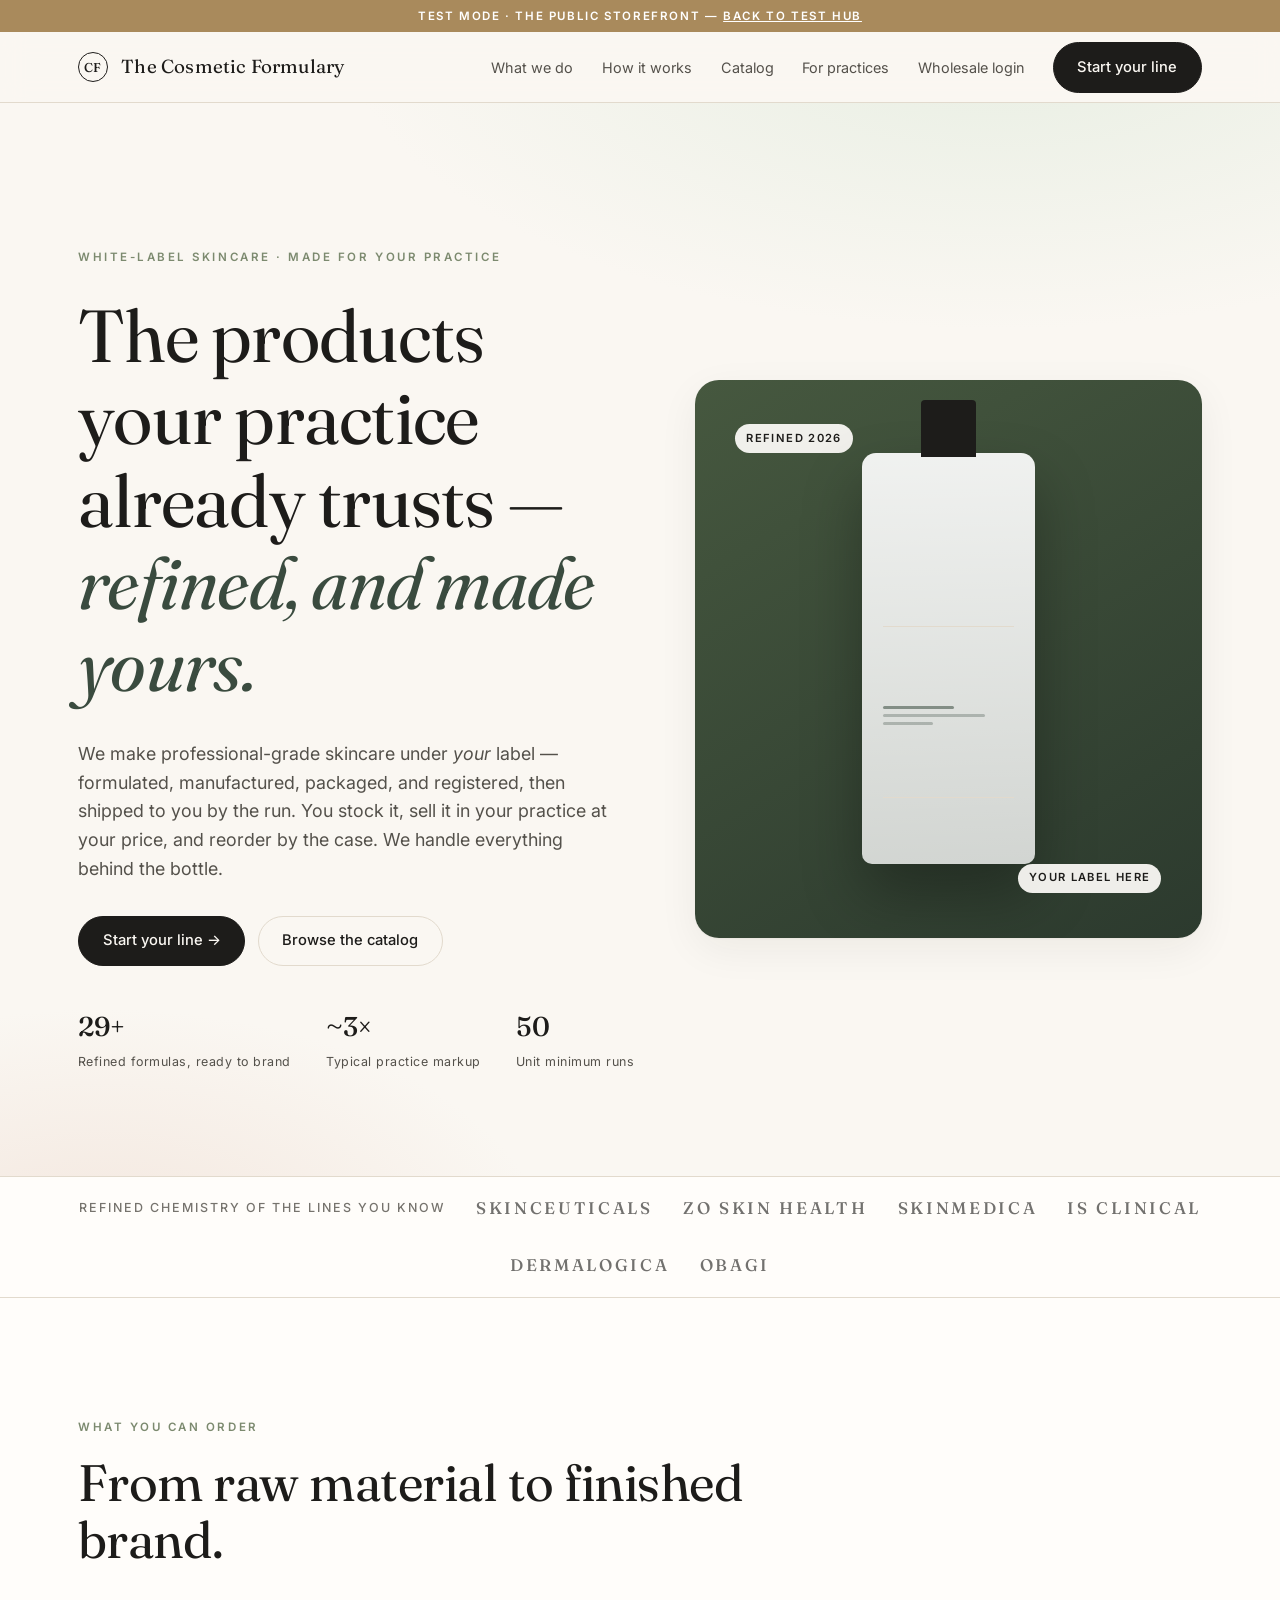
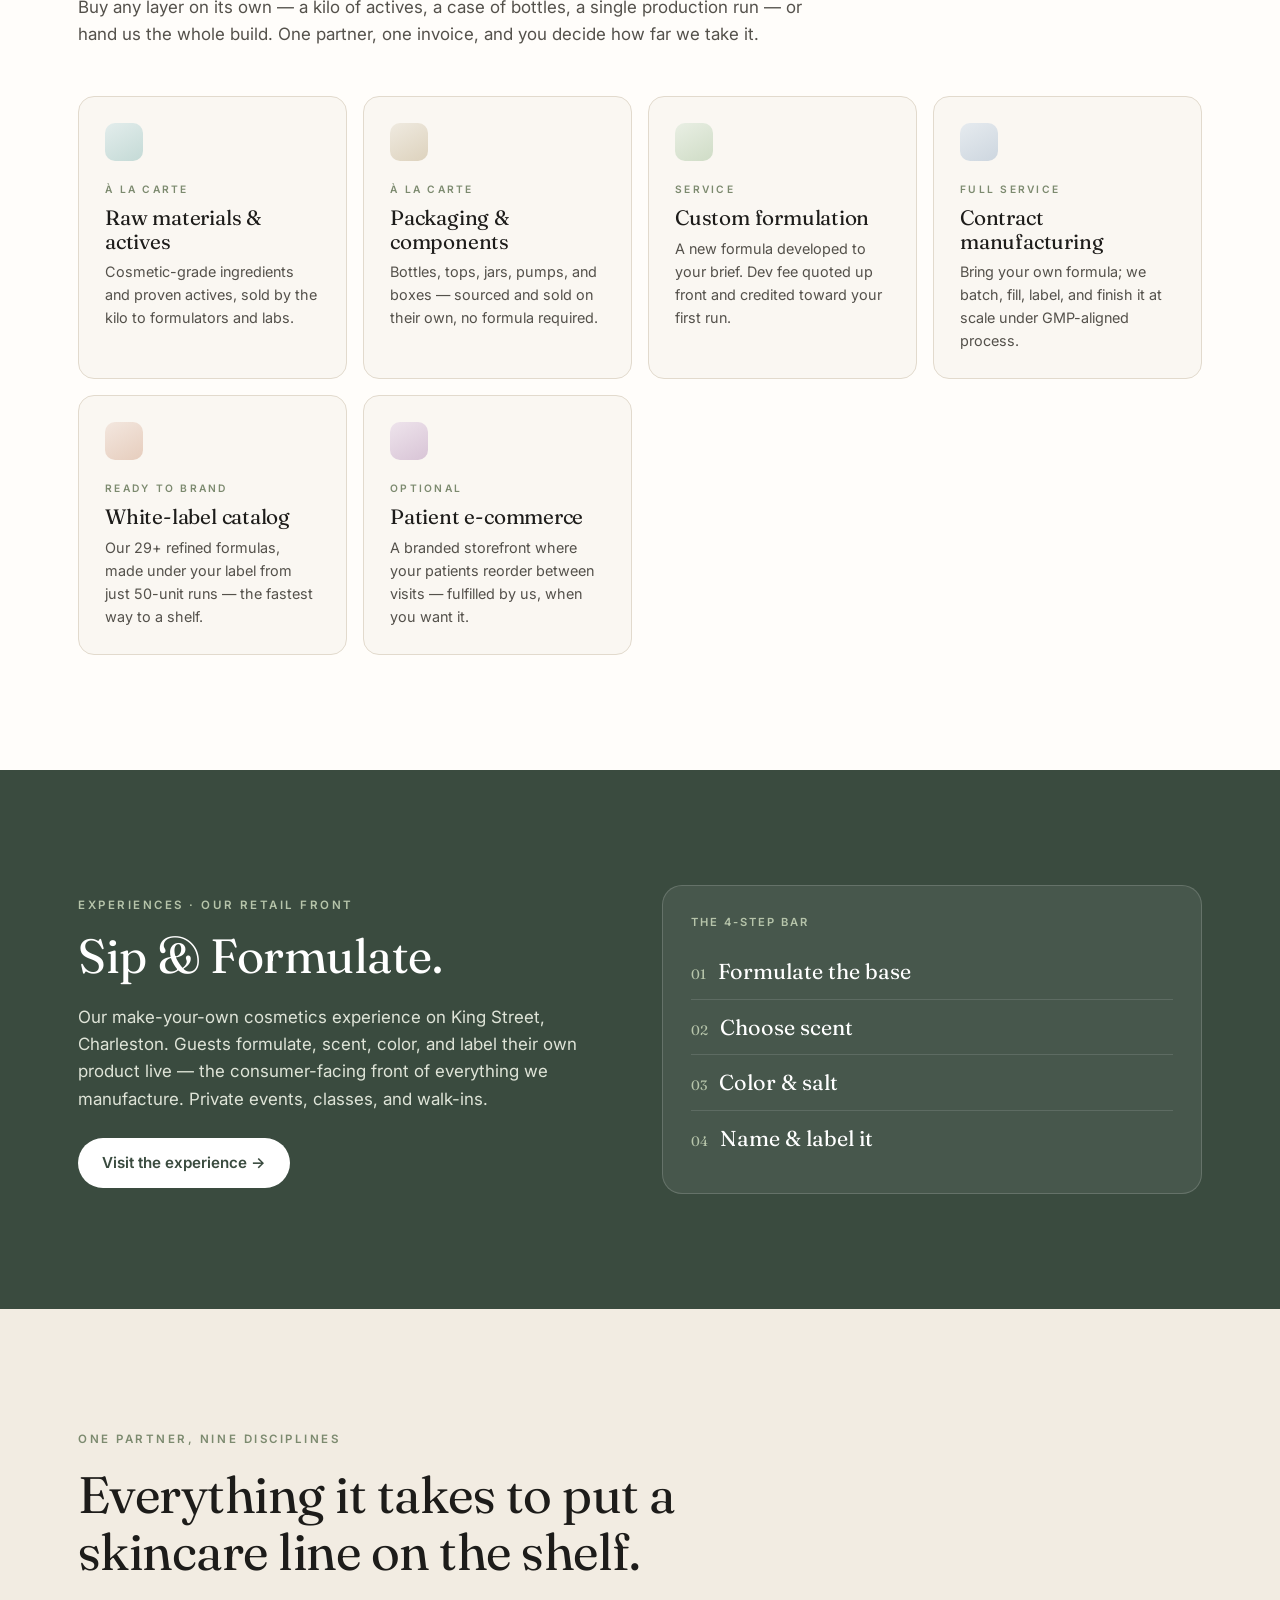
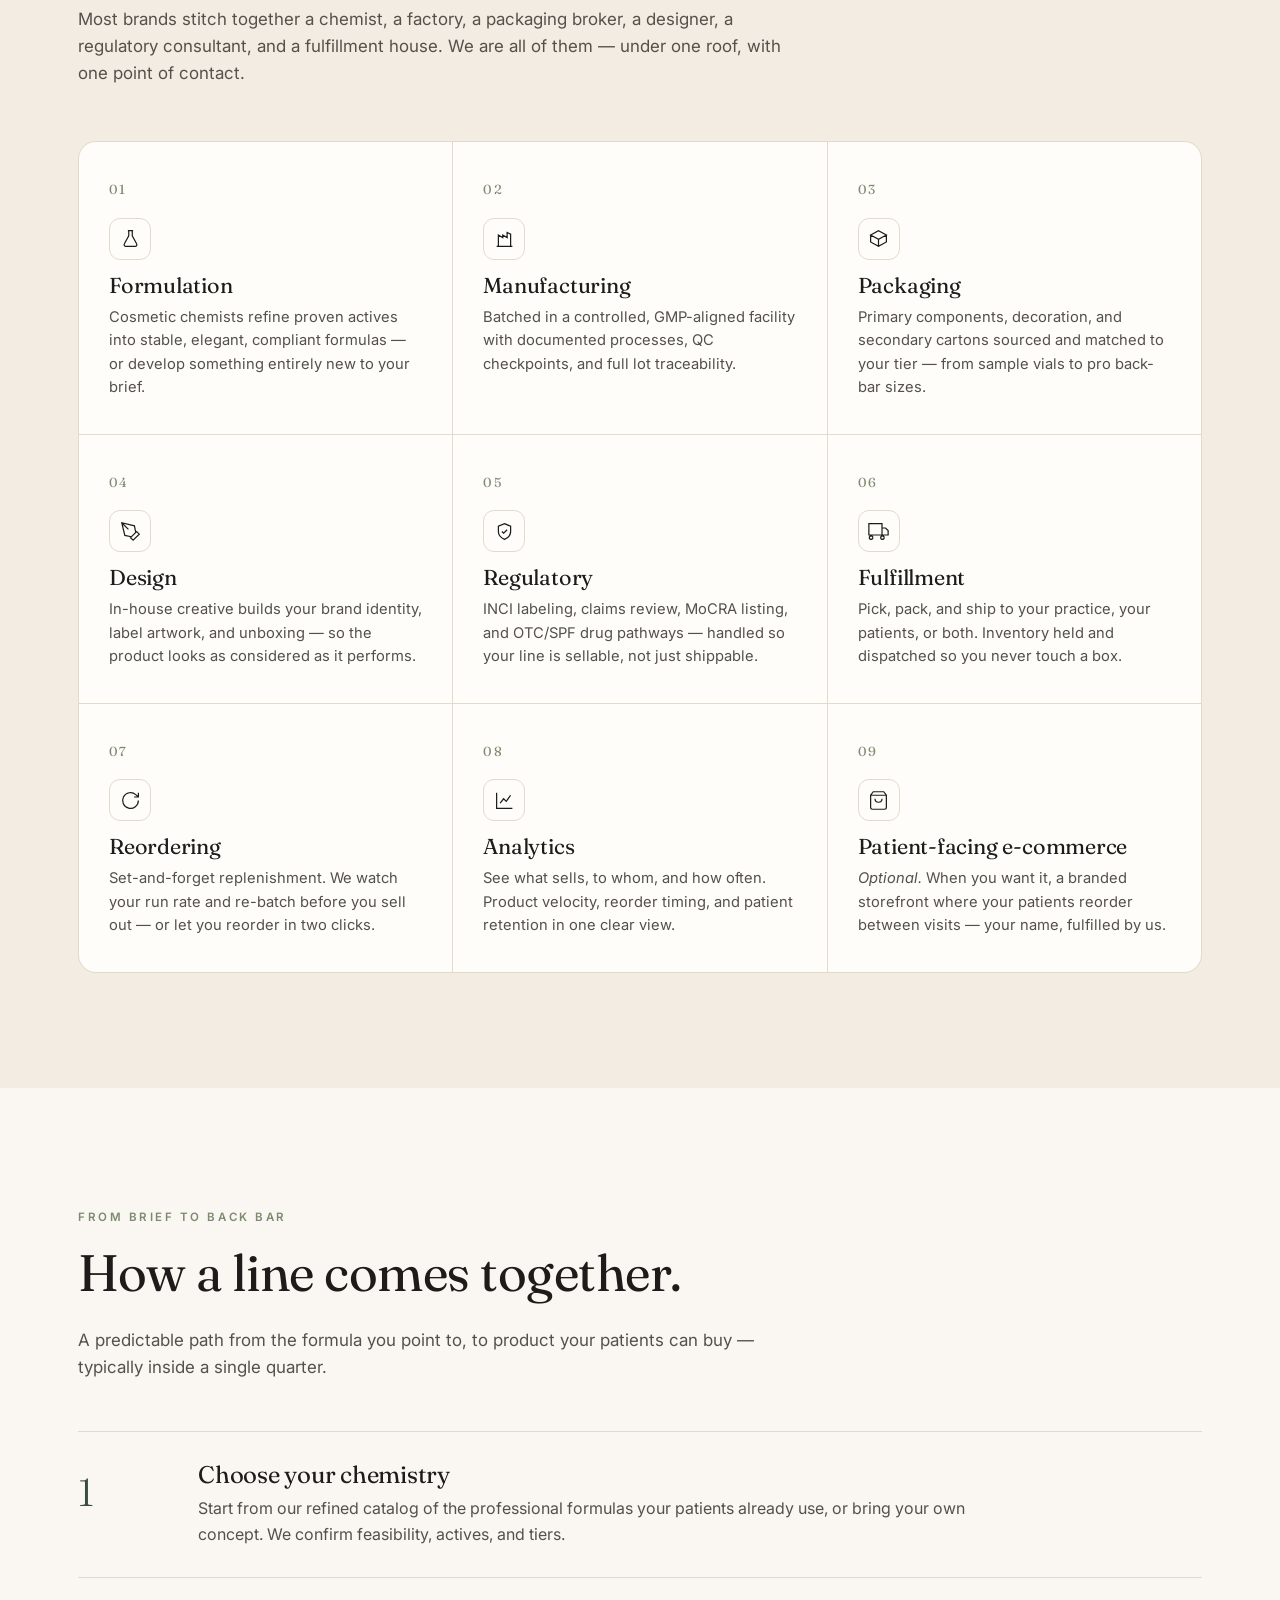
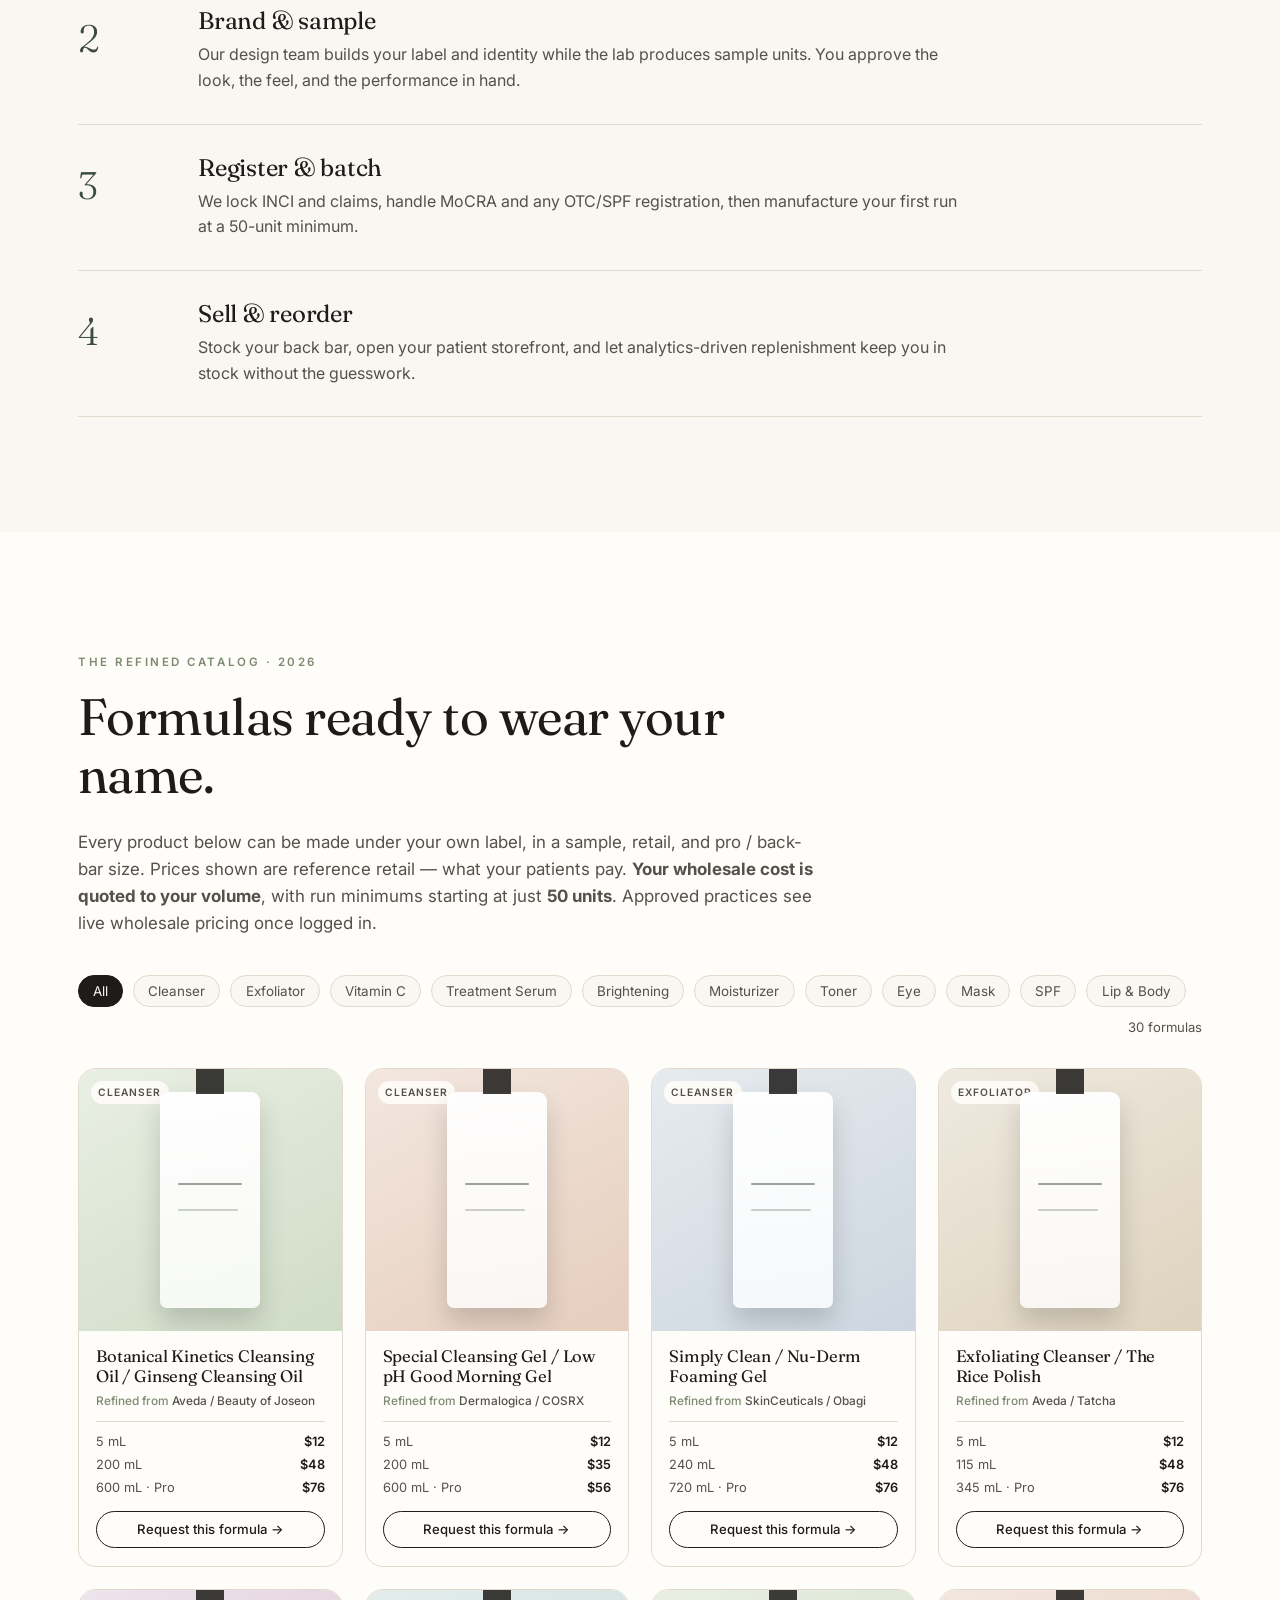
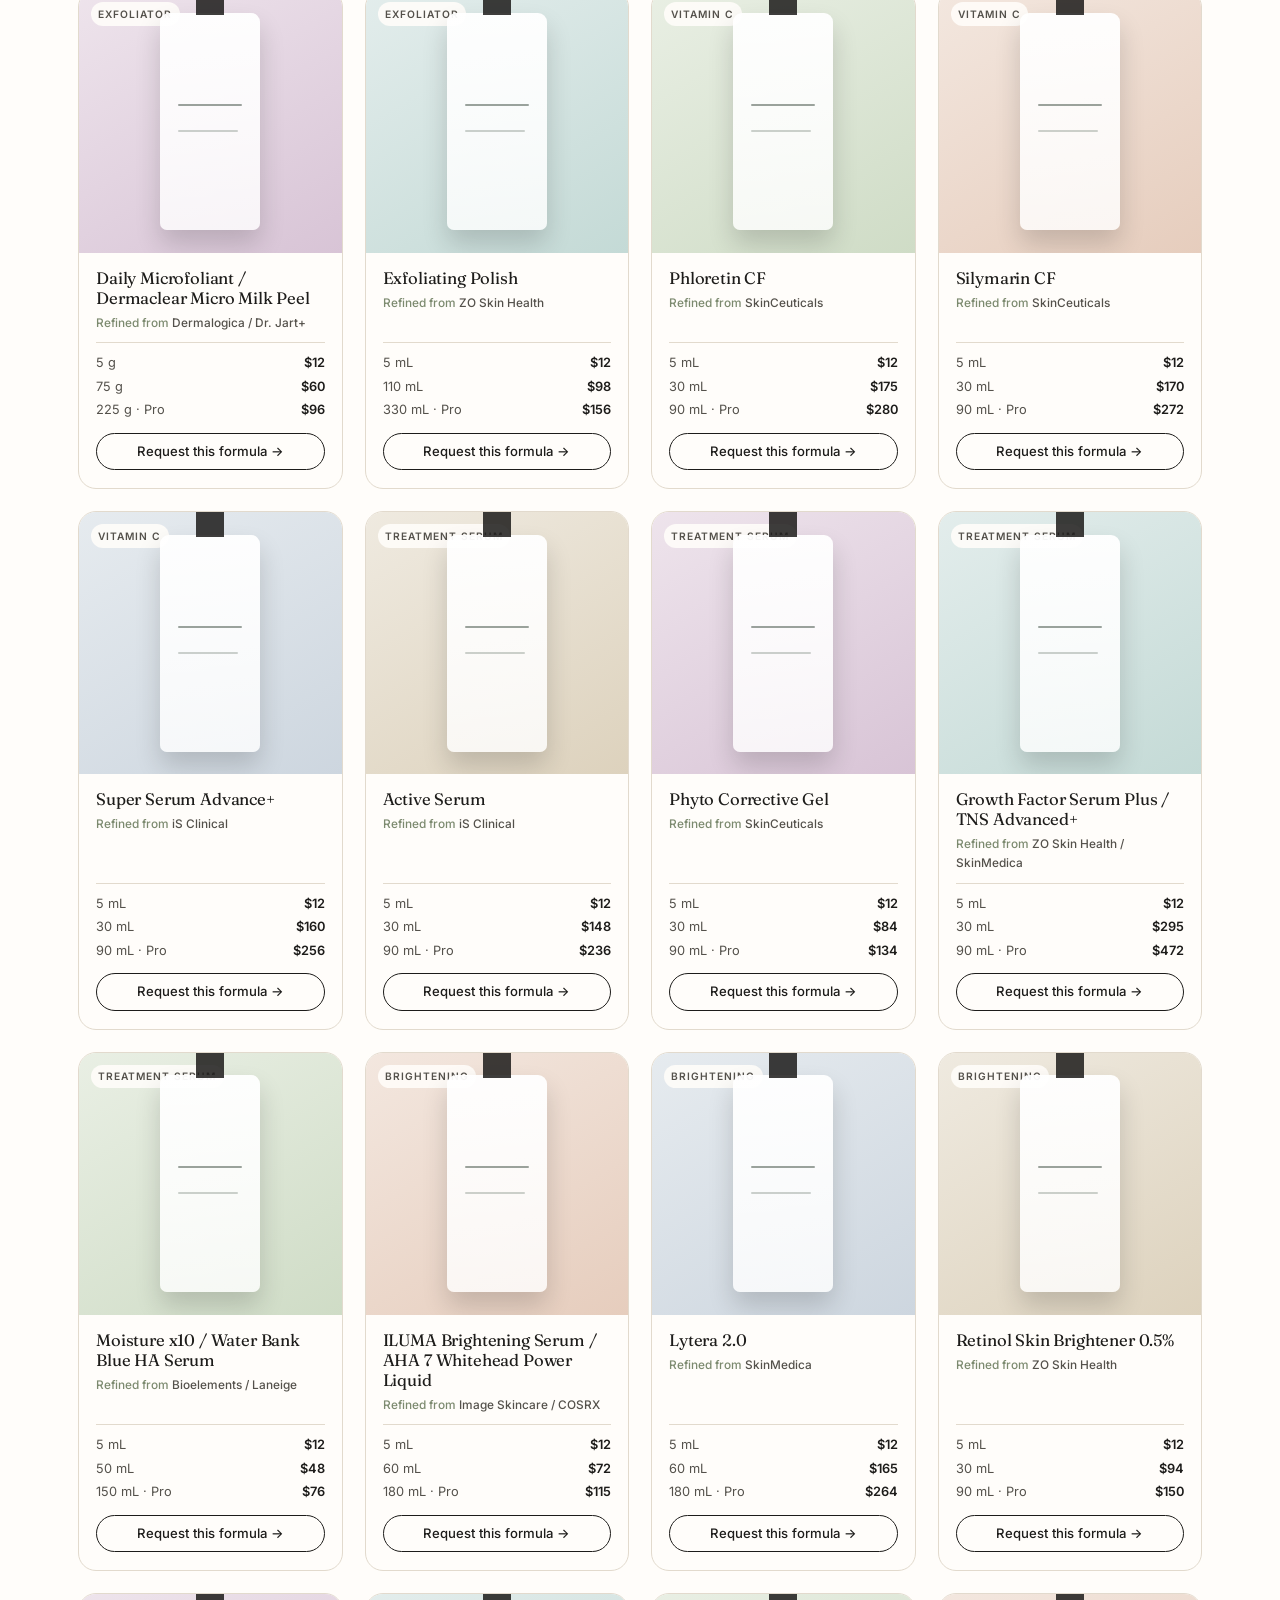
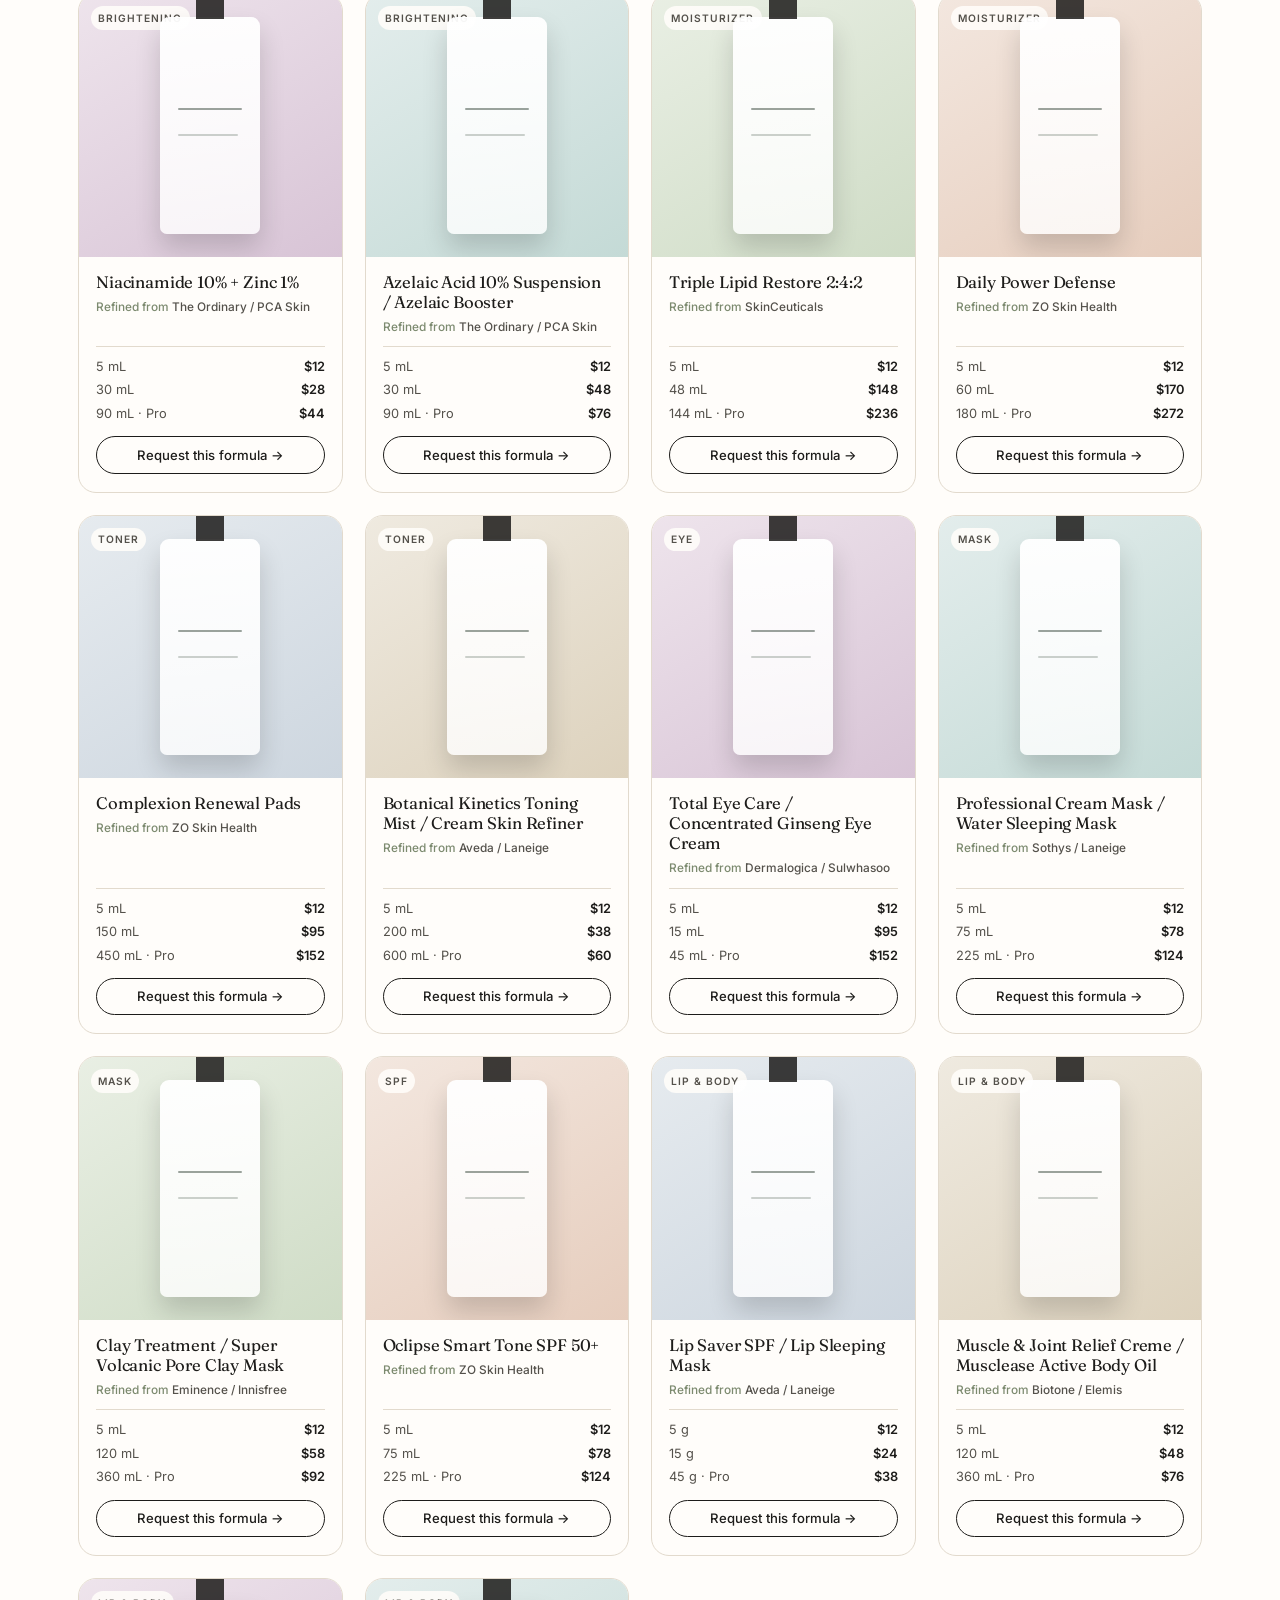
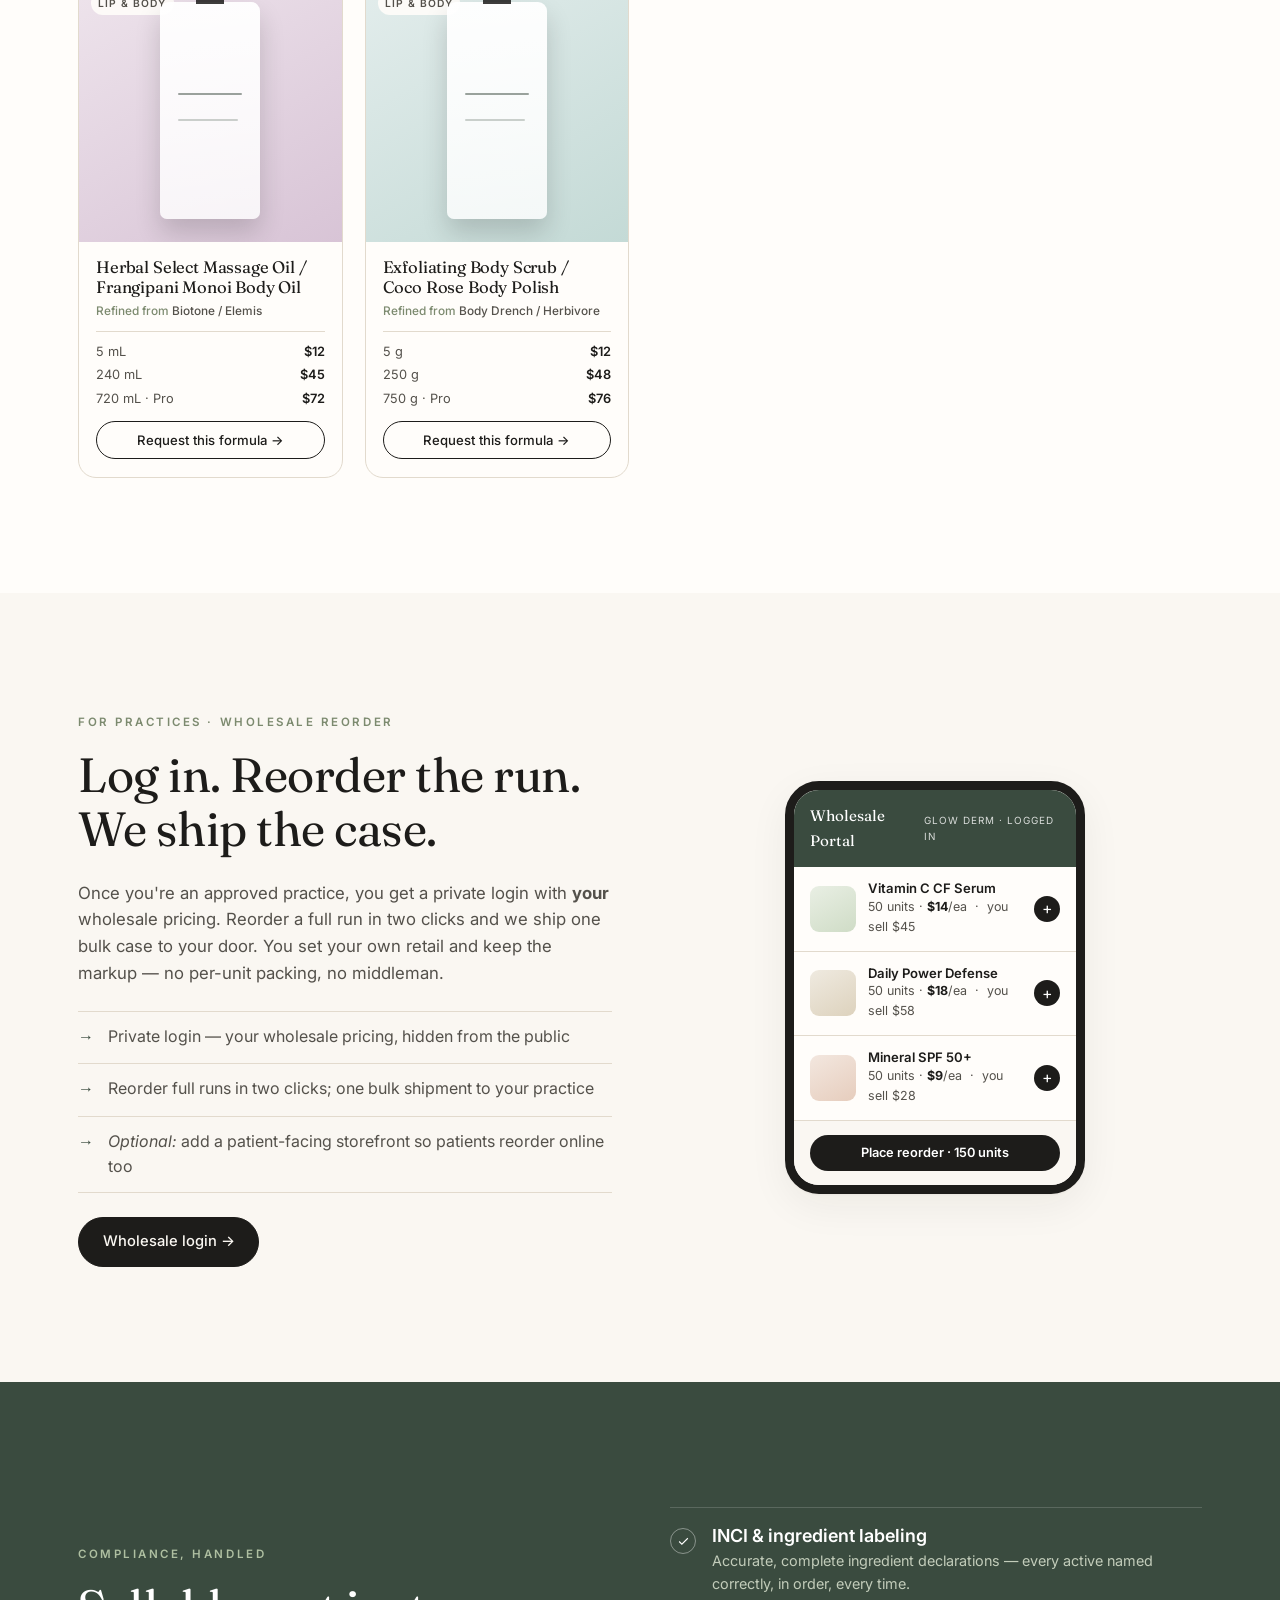
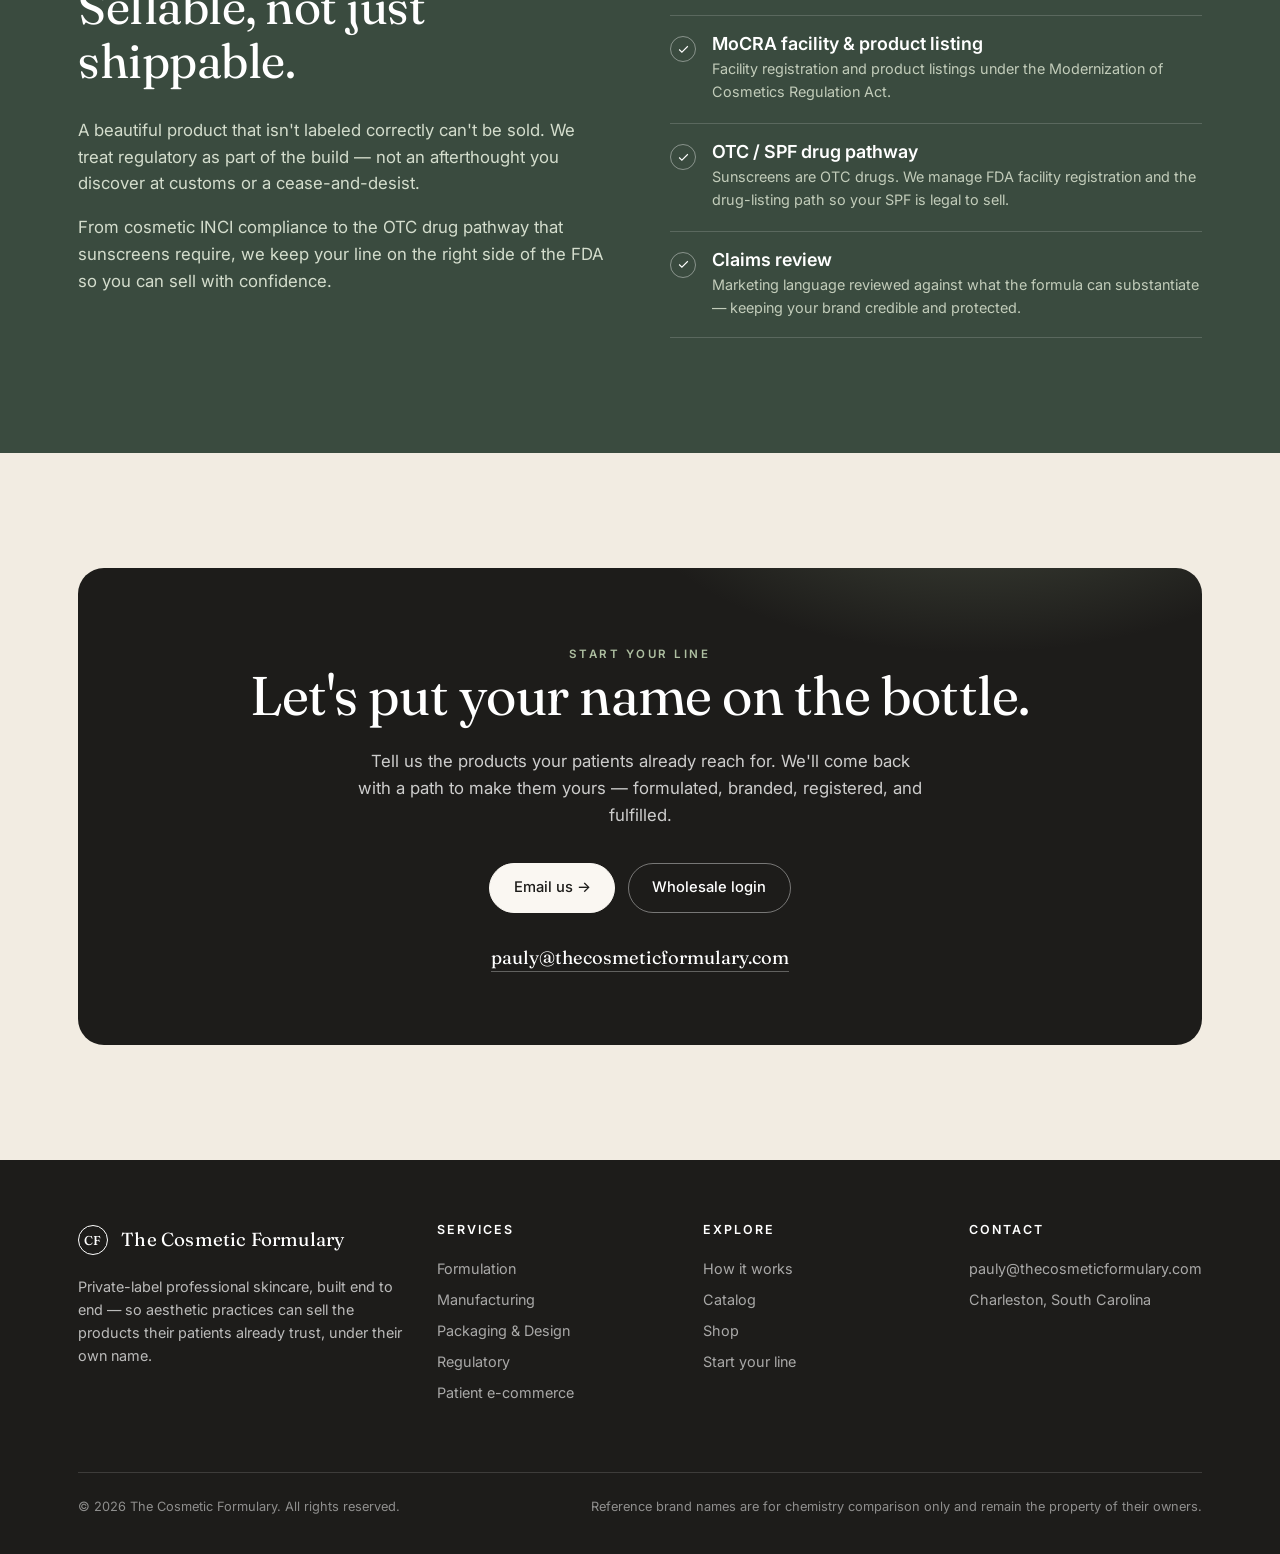
==== commit 250948d6: "Add Sip & Formulate to storefront + hub; add Claude AI assistant to back office" ====
--- a/index.html
+++ b/index.html
@@ -313,6 +313,29 @@
   </div>
 </section>
 
+<!-- SIP & FORMULATE -->
+<section id="sip" style="background:var(--accent);color:#eef1ea">
+  <div class="wrap">
+    <div style="display:grid;grid-template-columns:repeat(auto-fit,minmax(290px,1fr));gap:44px;align-items:center">
+      <div class="reveal">
+        <span class="eyebrow" style="color:#b6c4aa">Experiences · our retail front</span>
+        <h2 style="font-size:clamp(2rem,4.4vw,3rem);color:#fff;margin:.25em 0 .45em">Sip &amp; Formulate.</h2>
+        <p style="color:#dfe4d8;font-size:1.06rem;margin-bottom:1.5em;max-width:34em">Our make-your-own cosmetics experience on King Street, Charleston. Guests formulate, scent, color, and label their own product live — the consumer-facing front of everything we manufacture. Private events, classes, and walk-ins.</p>
+        <a href="https://thecosmeticformularynm.github.io/sip-formulate-app/" target="_blank" rel="noopener" style="display:inline-block;background:#fff;color:var(--accent);border-radius:100px;padding:.85em 1.6em;font-weight:600;font-size:.95rem">Visit the experience →</a>
+      </div>
+      <div class="reveal" style="background:rgba(255,255,255,.07);border:1px solid rgba(255,255,255,.16);border-radius:20px;padding:28px">
+        <div style="font-size:.7rem;letter-spacing:.18em;text-transform:uppercase;color:#b6c4aa;font-weight:600;margin-bottom:14px">The 4-step bar</div>
+        <div style="display:flex;flex-direction:column;gap:2px;font-family:'Fraunces',serif;font-size:1.35rem;color:#fff">
+          <div style="display:flex;align-items:baseline;gap:12px;padding:9px 0;border-bottom:1px solid rgba(255,255,255,.12)"><span style="font-size:.85rem;color:#b6c4aa">01</span> Formulate the base</div>
+          <div style="display:flex;align-items:baseline;gap:12px;padding:9px 0;border-bottom:1px solid rgba(255,255,255,.12)"><span style="font-size:.85rem;color:#b6c4aa">02</span> Choose scent</div>
+          <div style="display:flex;align-items:baseline;gap:12px;padding:9px 0;border-bottom:1px solid rgba(255,255,255,.12)"><span style="font-size:.85rem;color:#b6c4aa">03</span> Color &amp; salt</div>
+          <div style="display:flex;align-items:baseline;gap:12px;padding:9px 0"><span style="font-size:.85rem;color:#b6c4aa">04</span> Name &amp; label it</div>
+        </div>
+      </div>
+    </div>
+  </div>
+</section>
+
 <!-- SERVICES -->
 <section id="services">
   <div class="wrap">
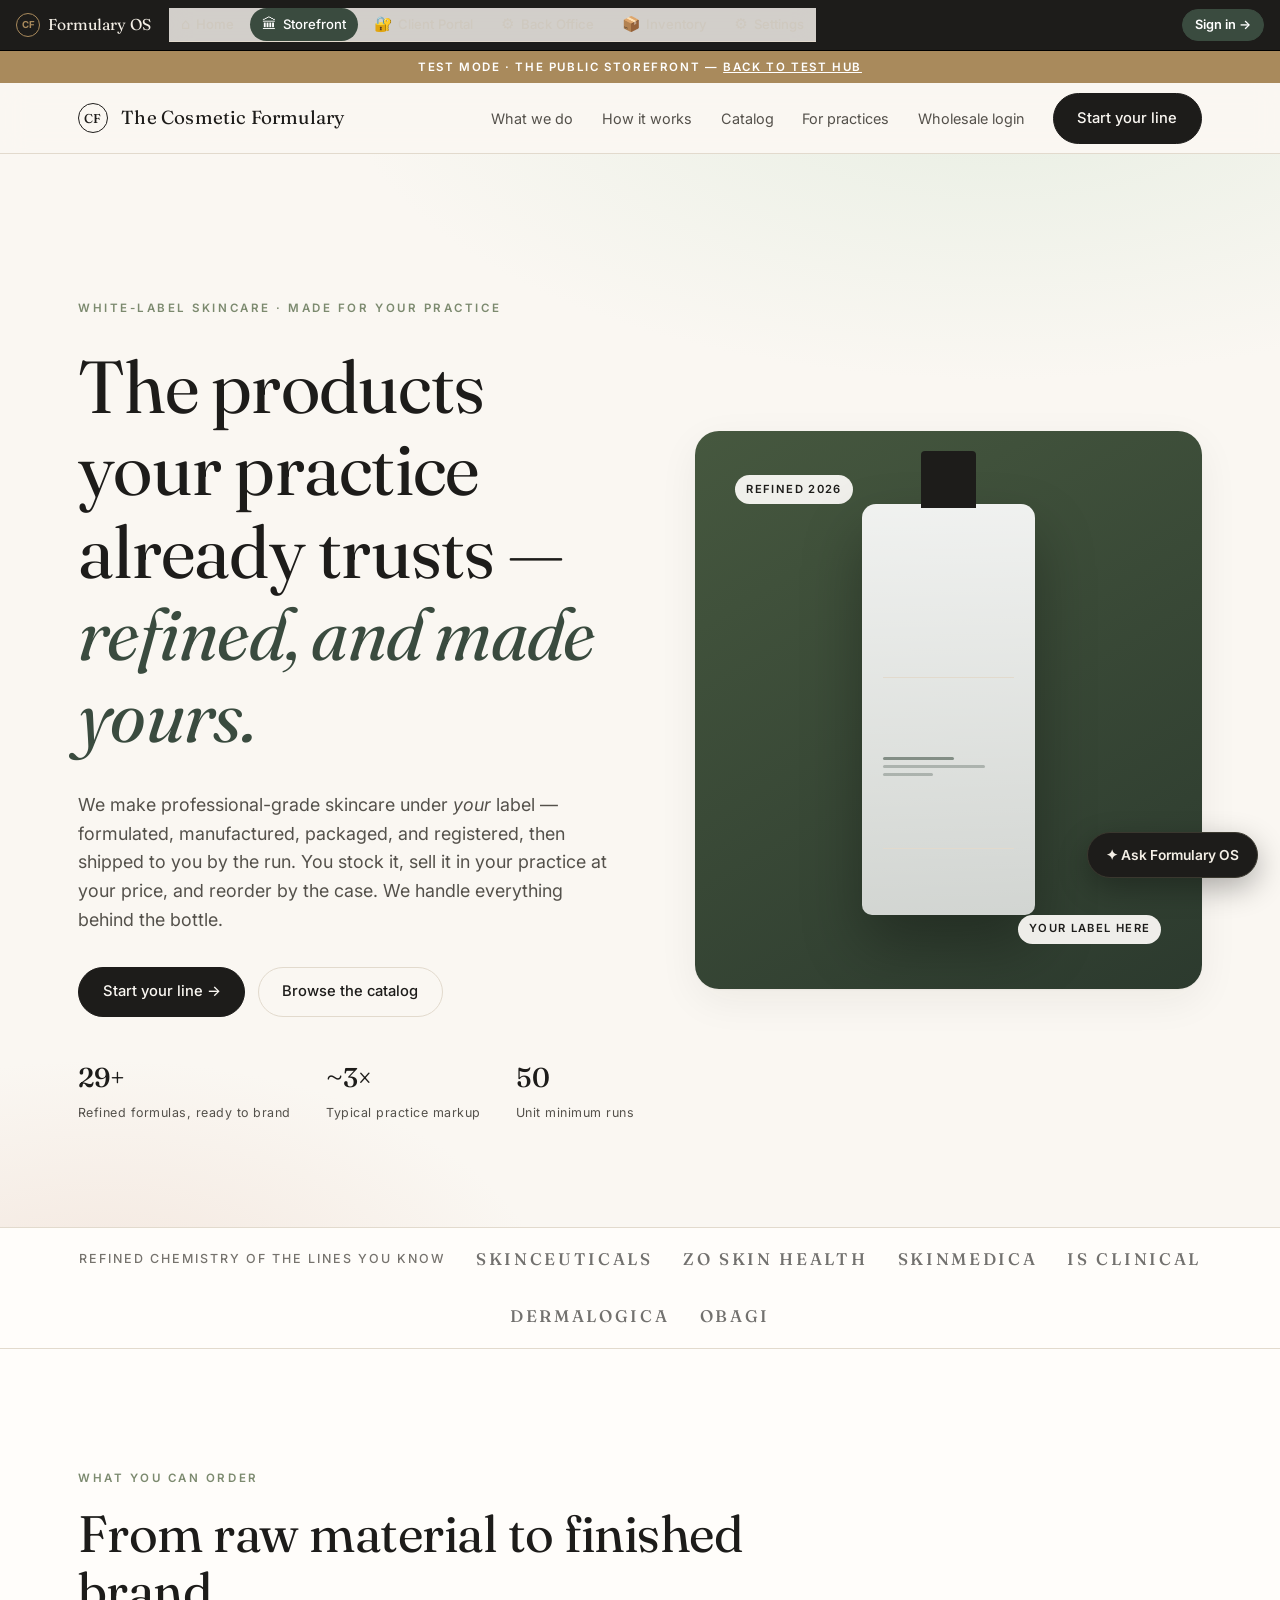
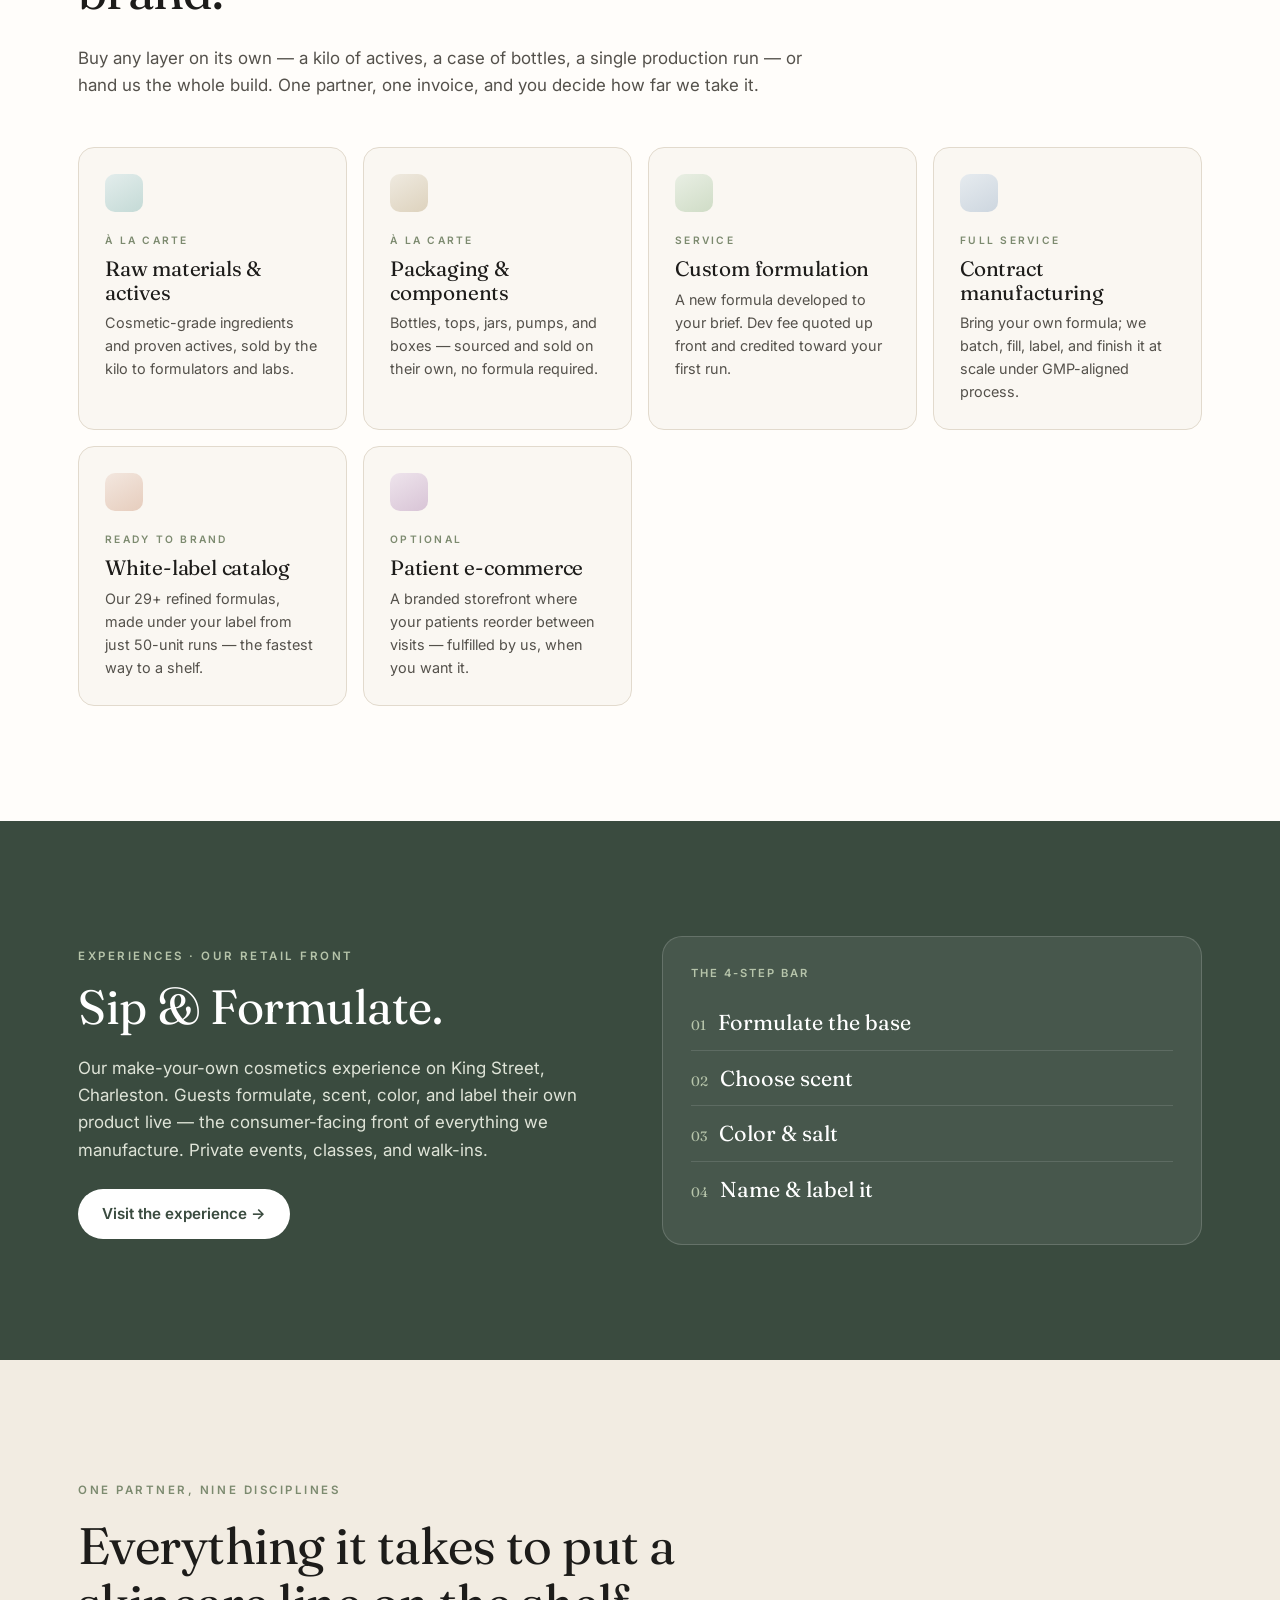
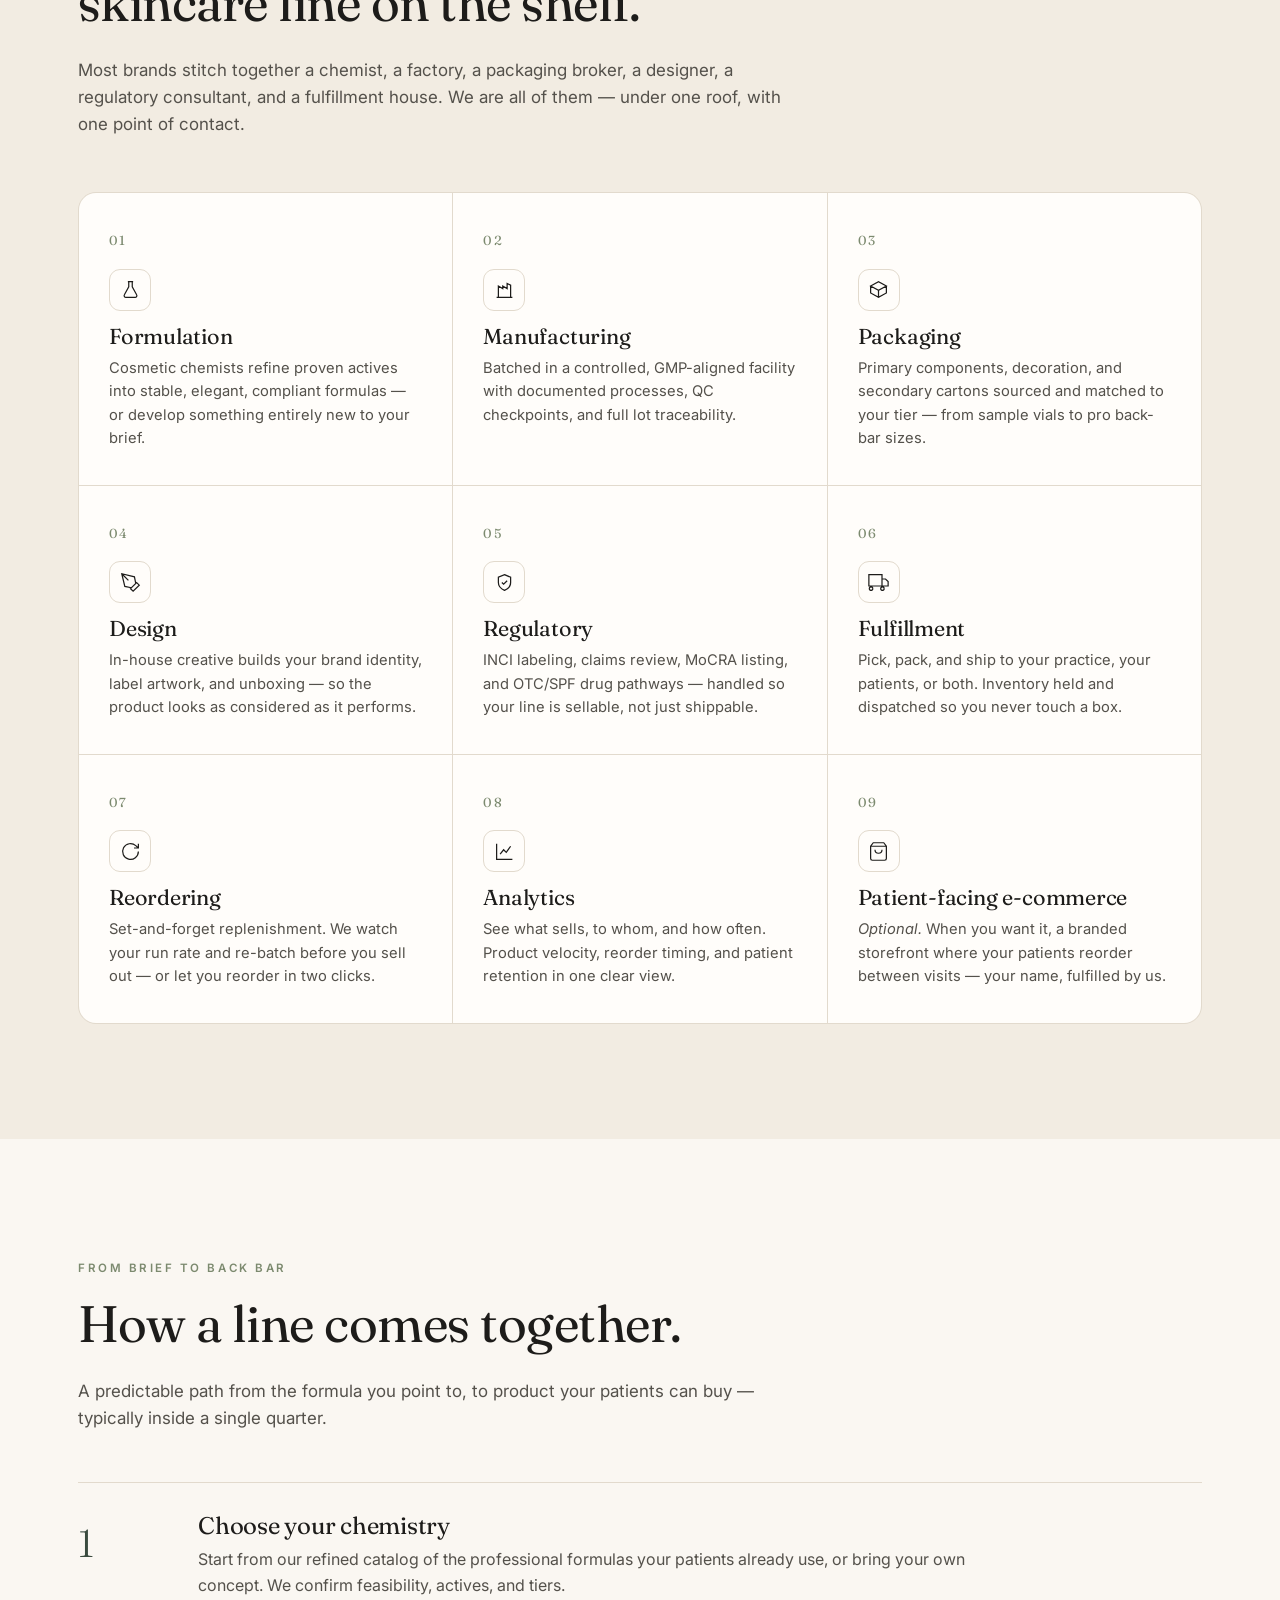
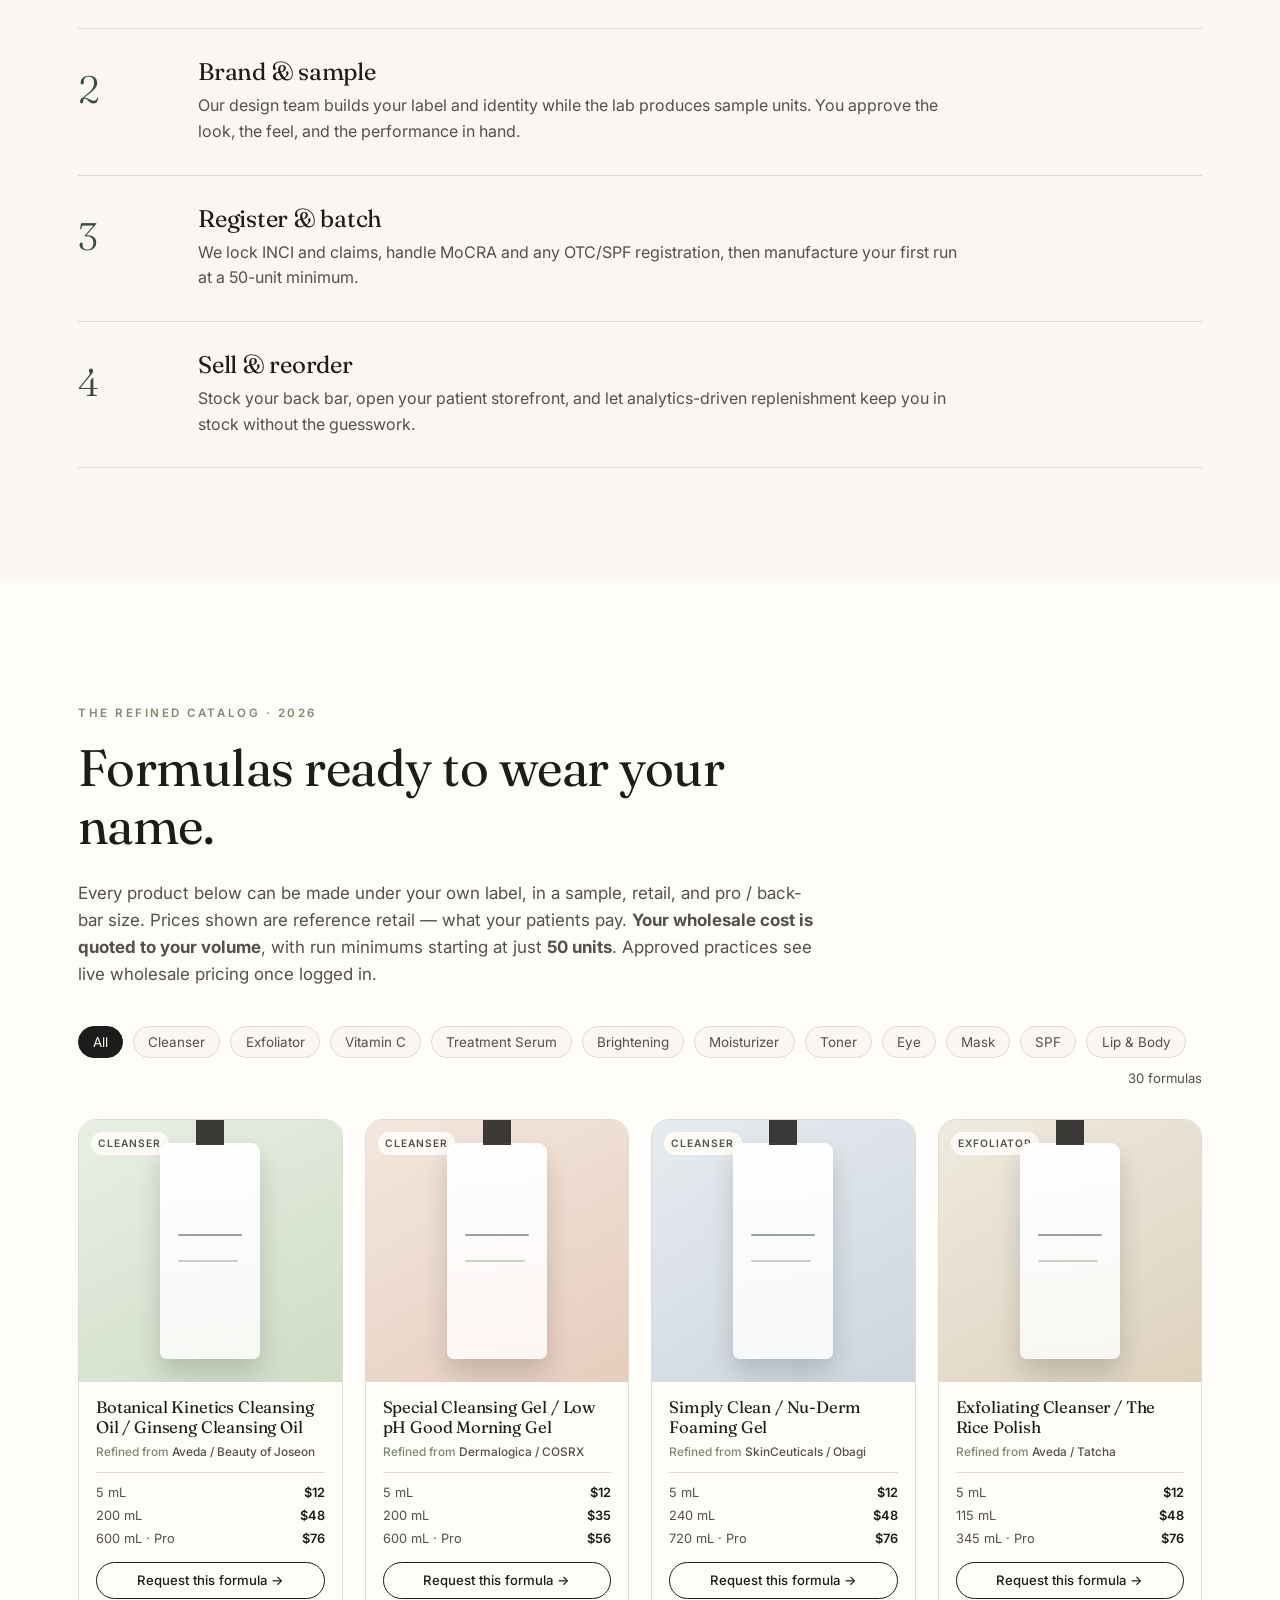
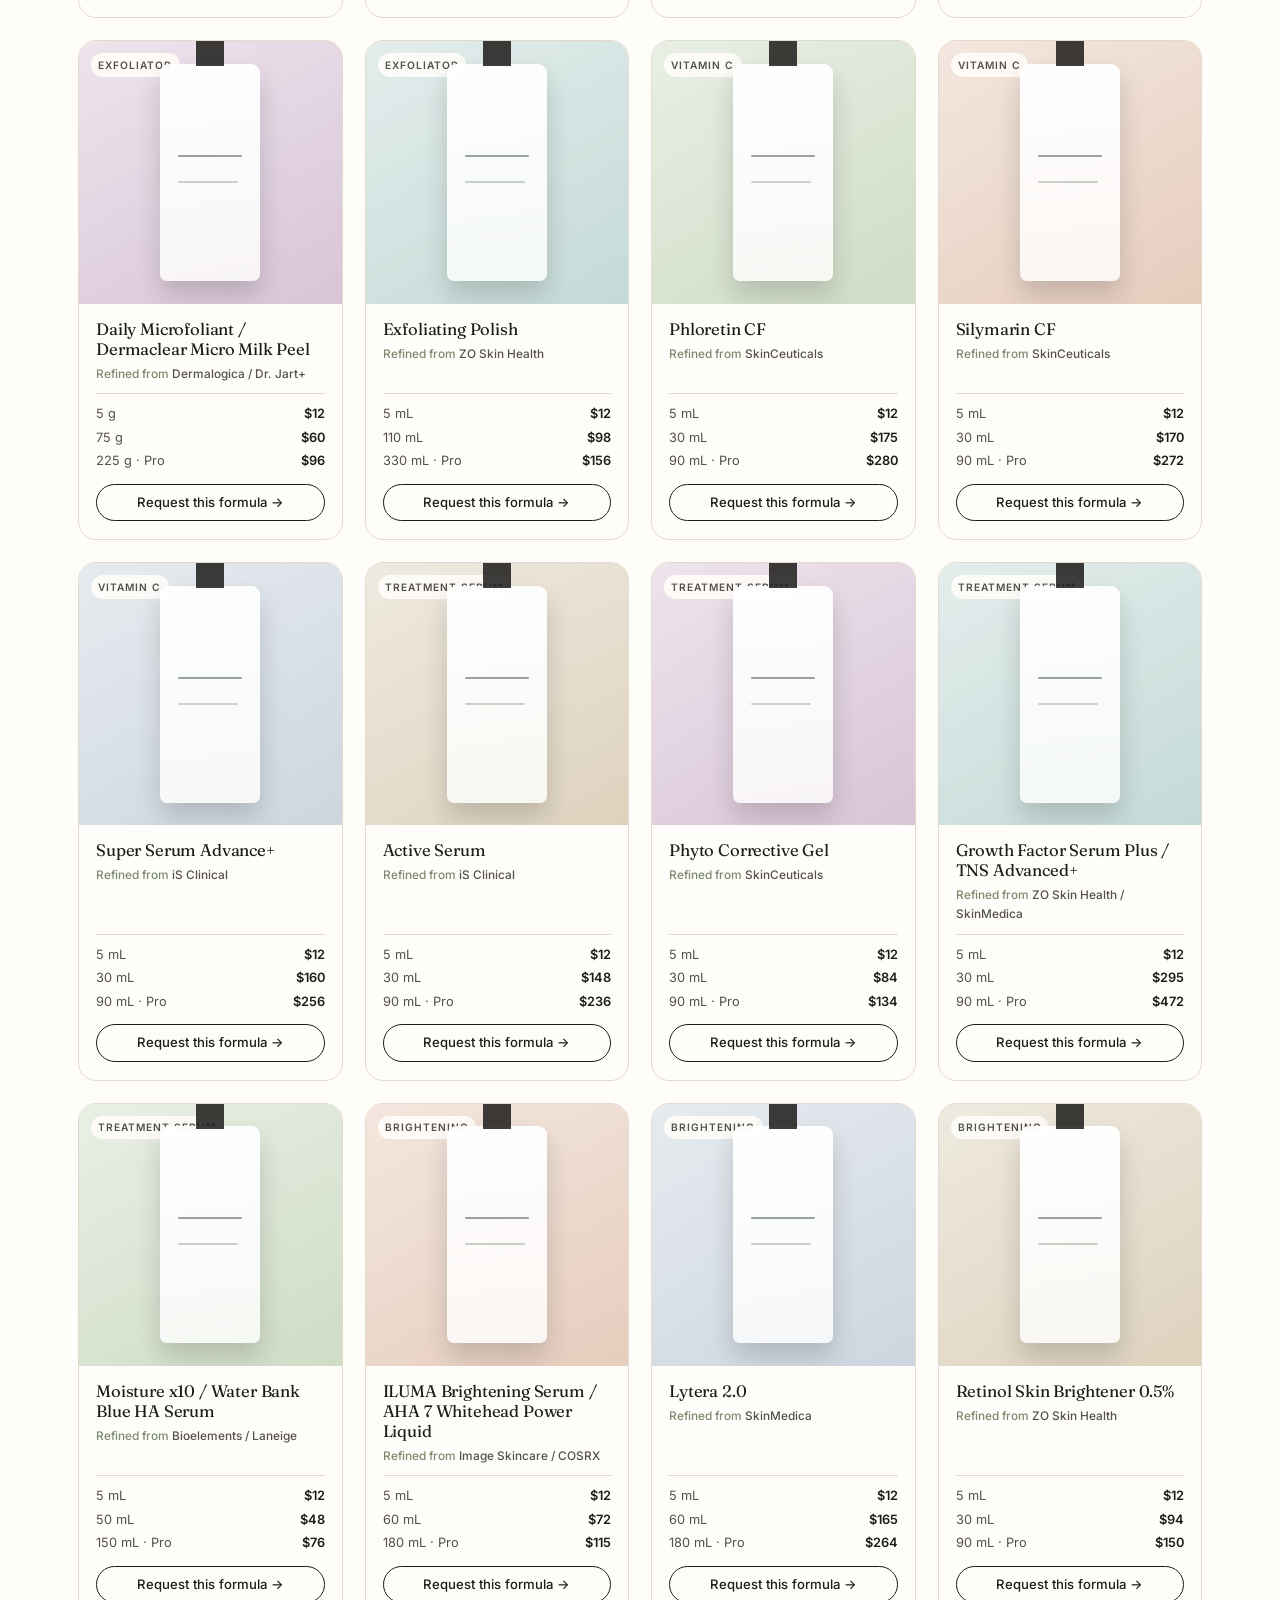
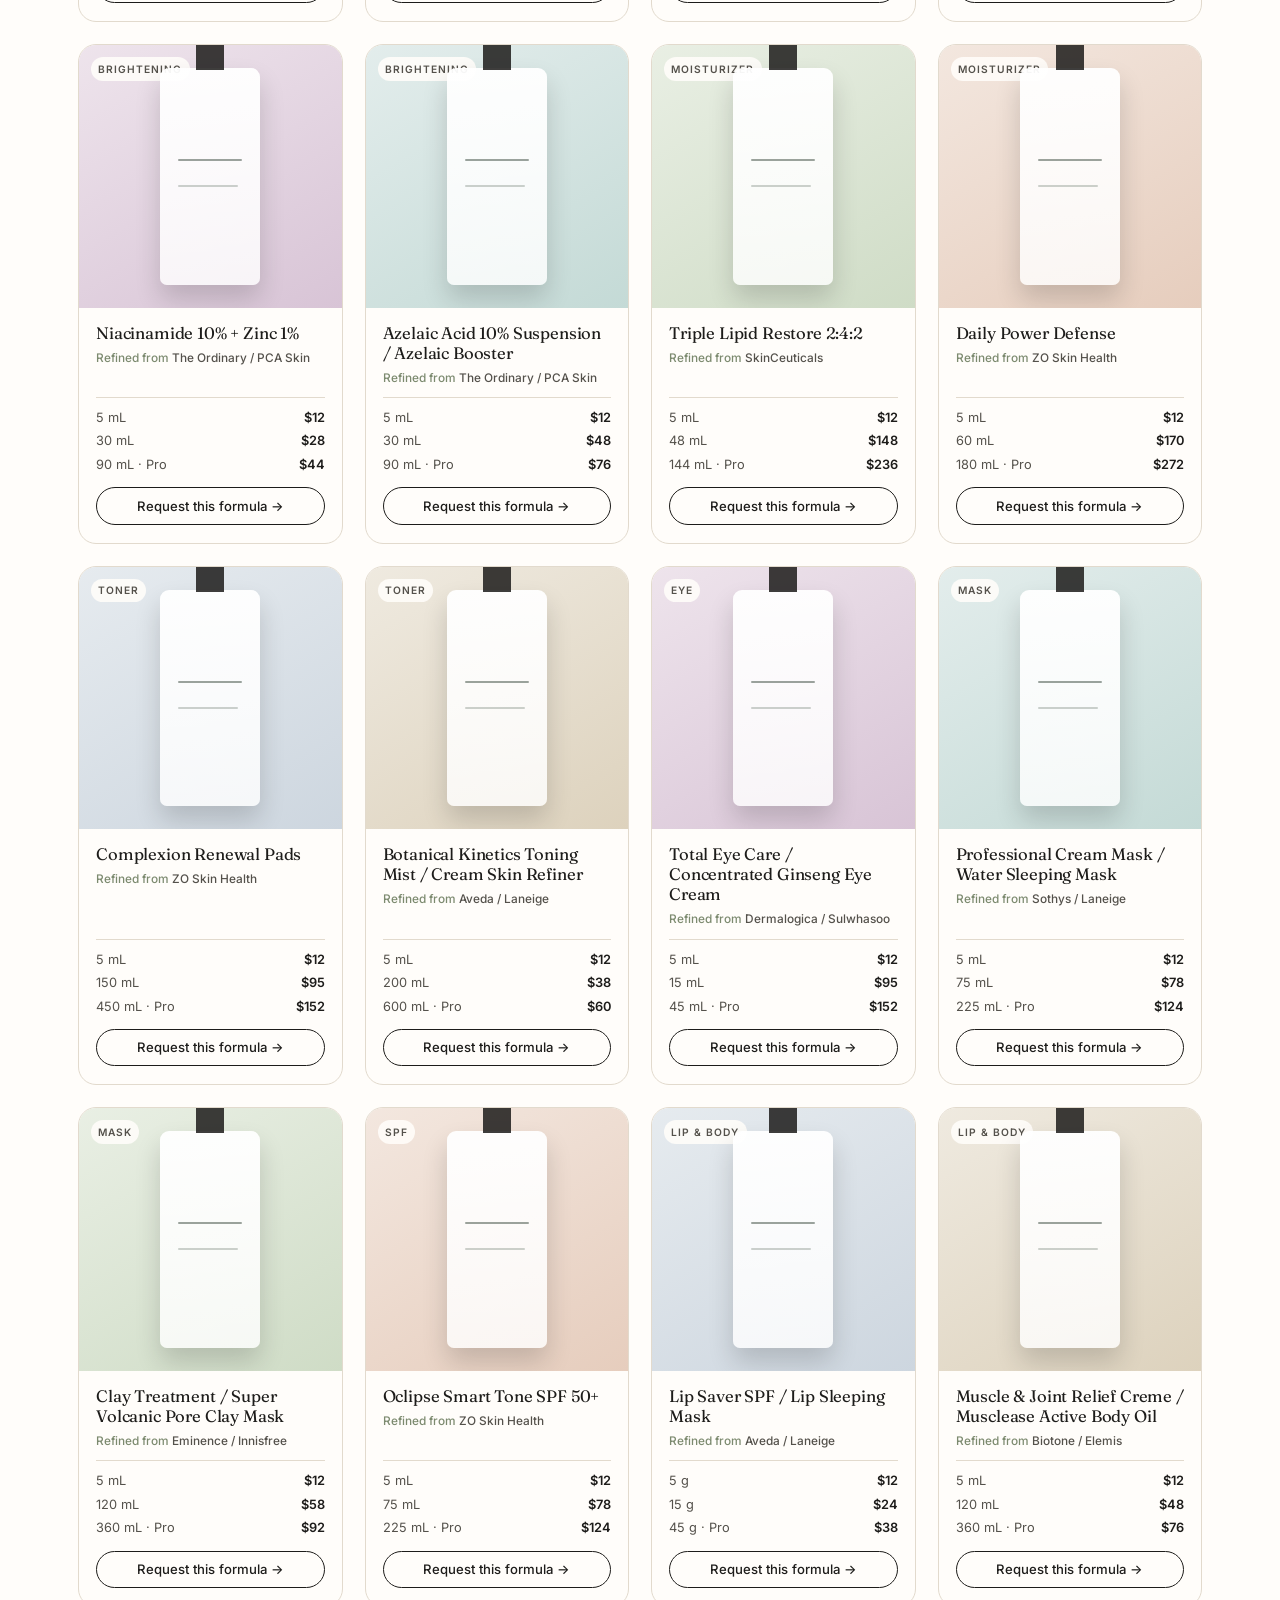
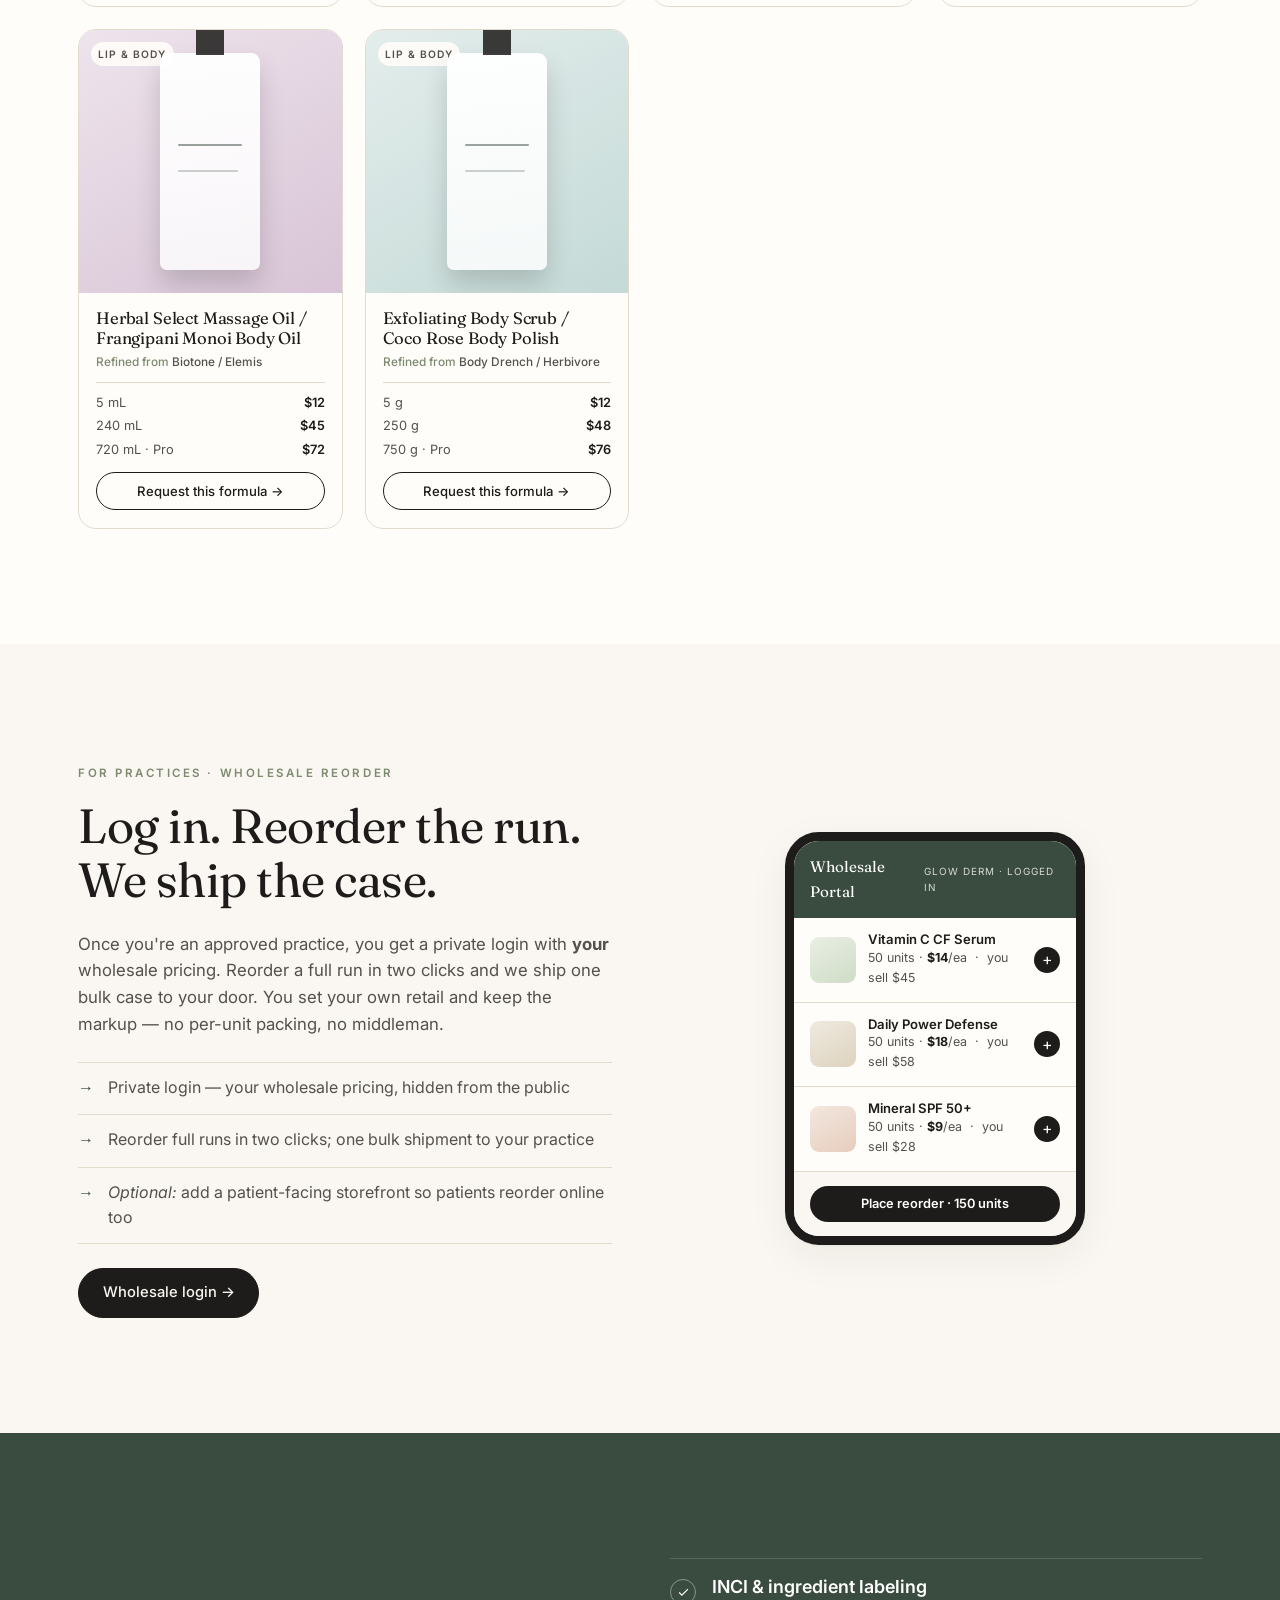
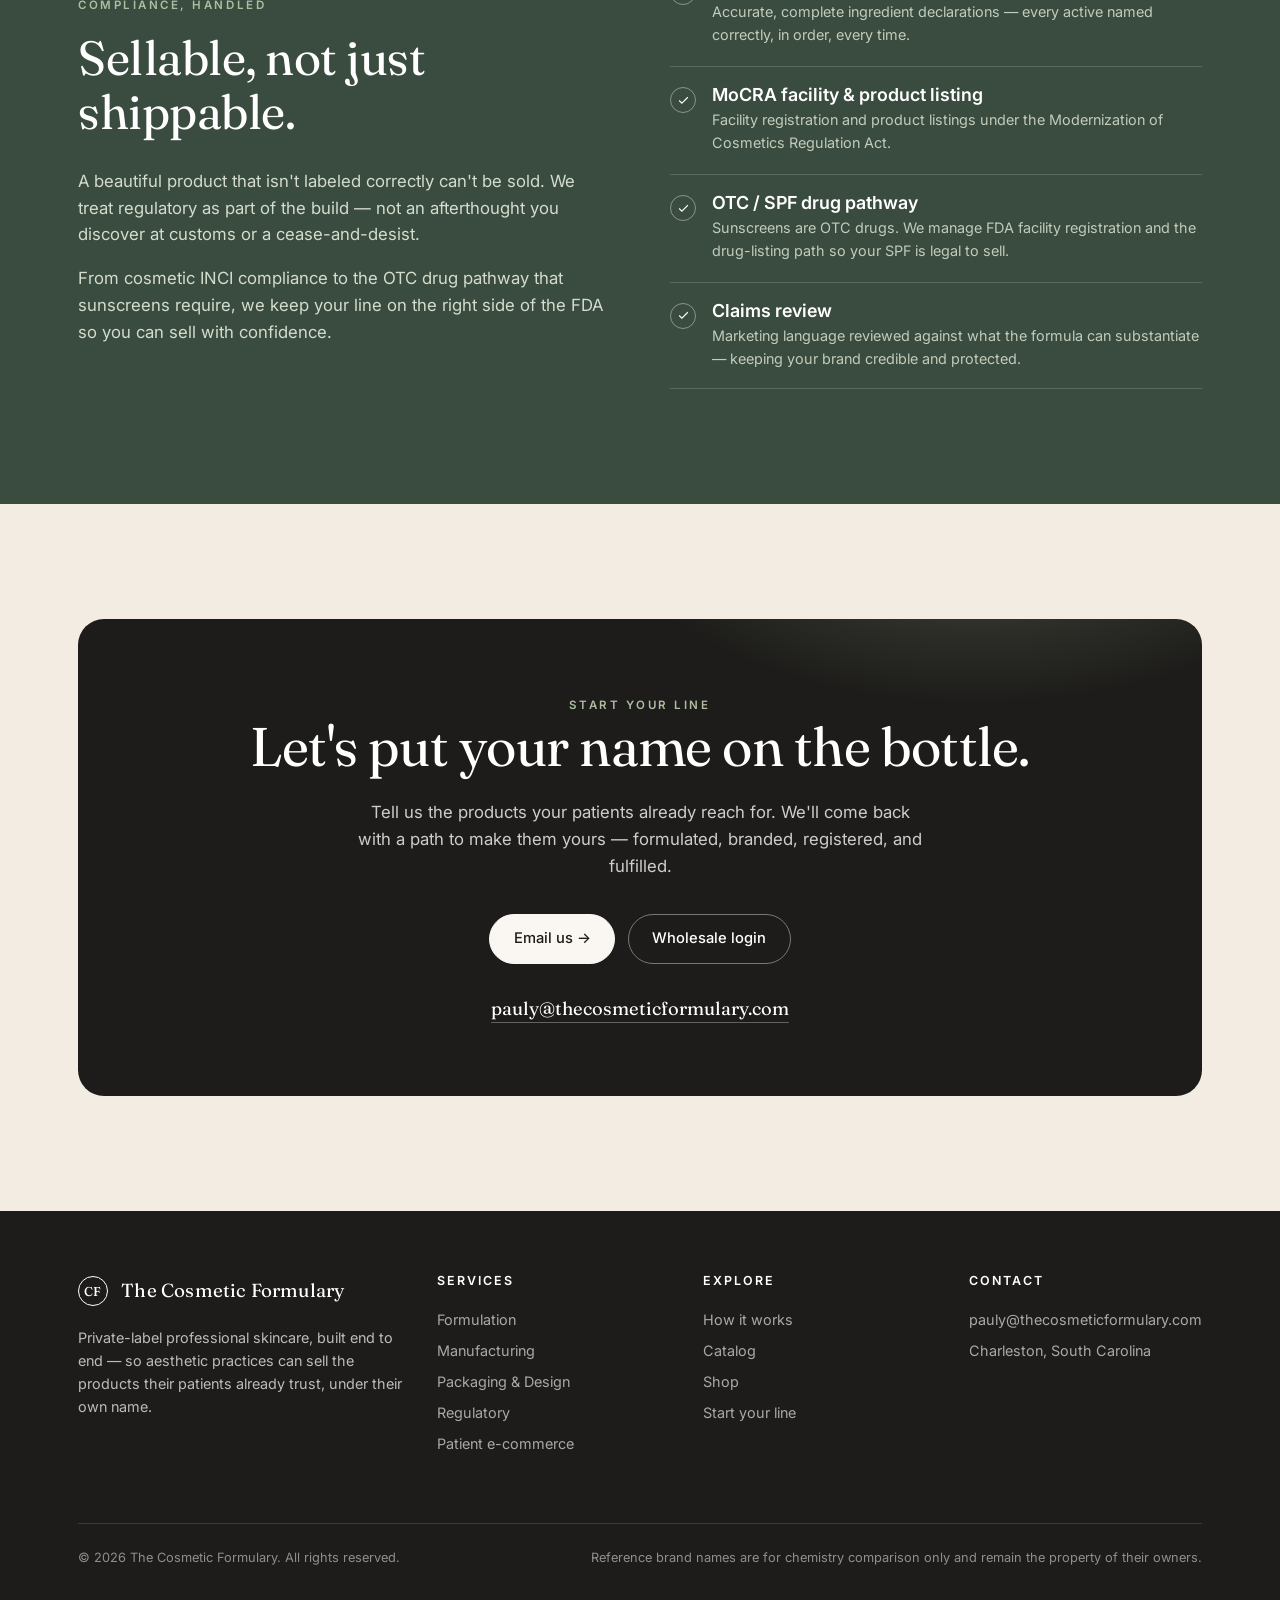
==== commit 0b23c28a: "Open access while building (no login enforced) + multi-client customer login + per-client data isola" ====
--- a/index.html
+++ b/index.html
@@ -595,5 +595,6 @@
 const io = new IntersectionObserver(es=>es.forEach(e=>{if(e.isIntersecting){e.target.classList.add('in');io.unobserve(e.target)}}),{threshold:.12});
 document.querySelectorAll('.reveal').forEach(el=>io.observe(el));
 </script>
+<script src="app-nav.js"></script>
 </body>
 </html>
